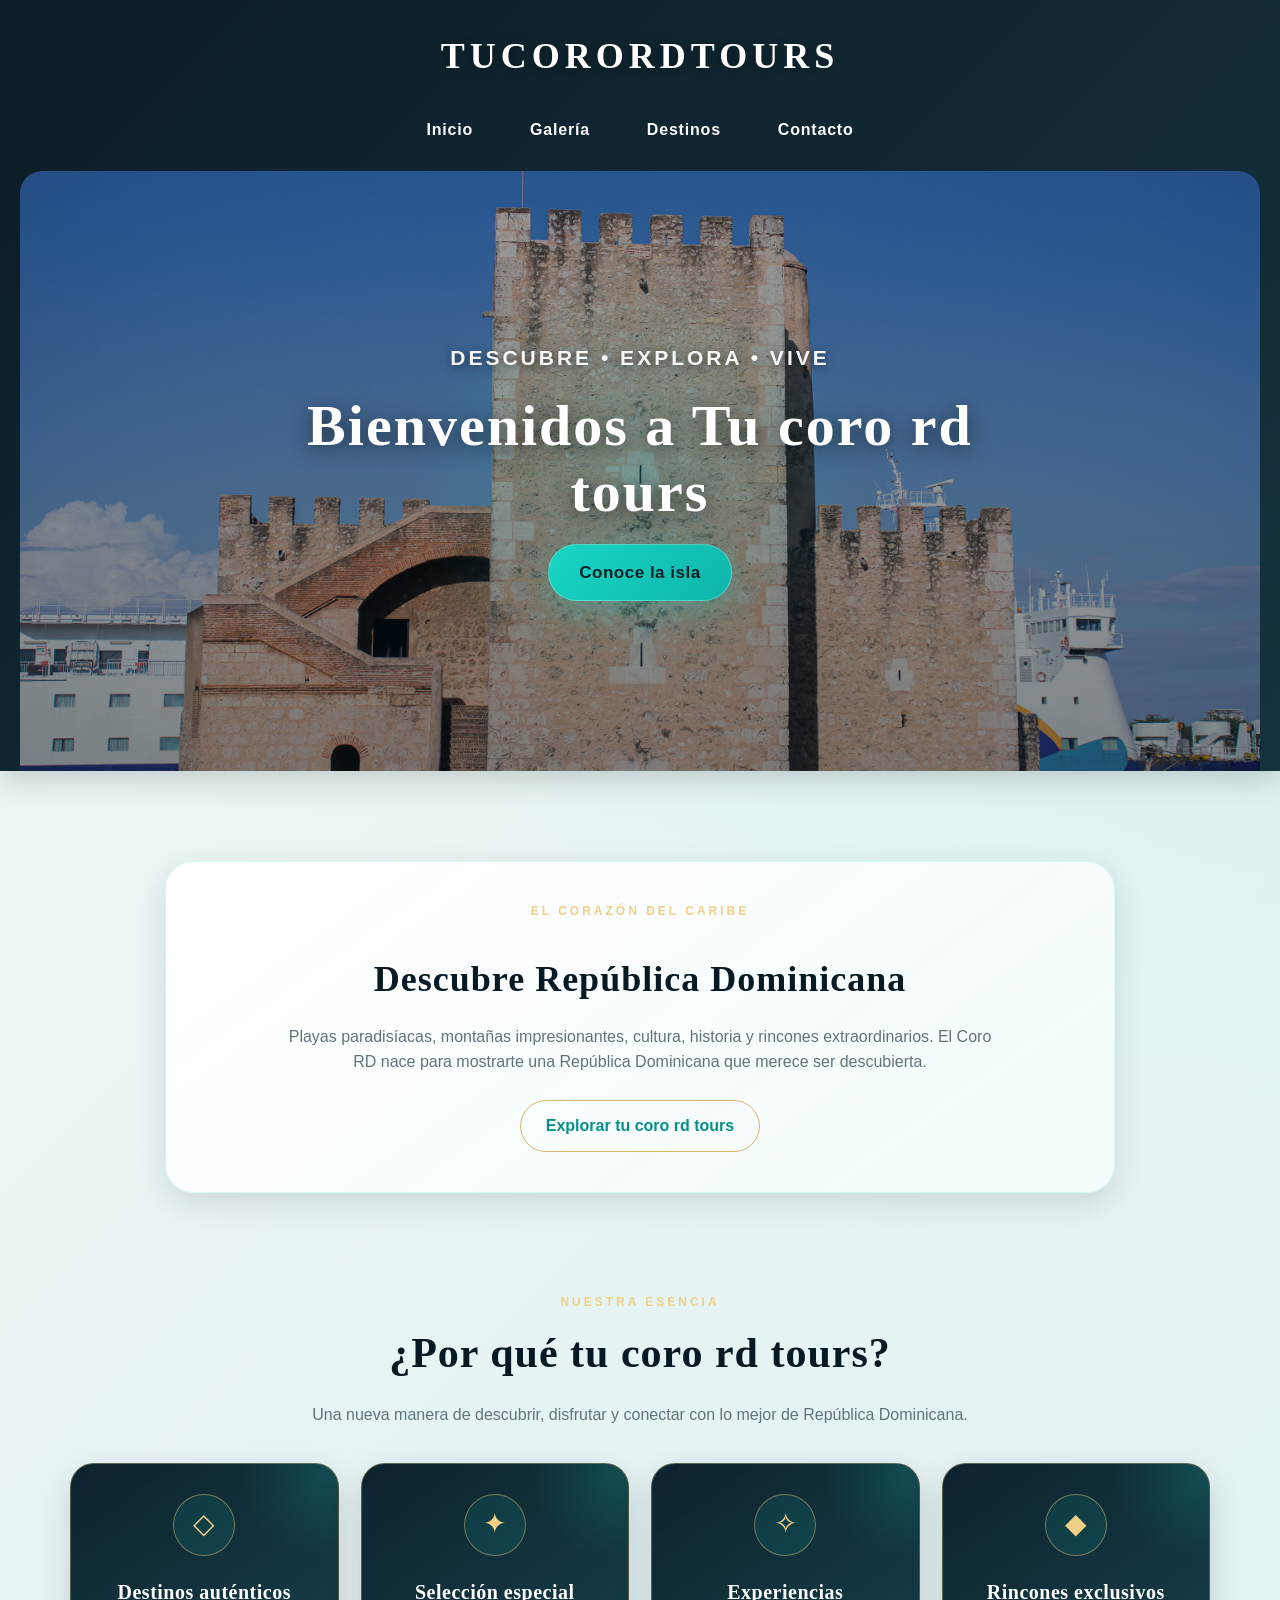
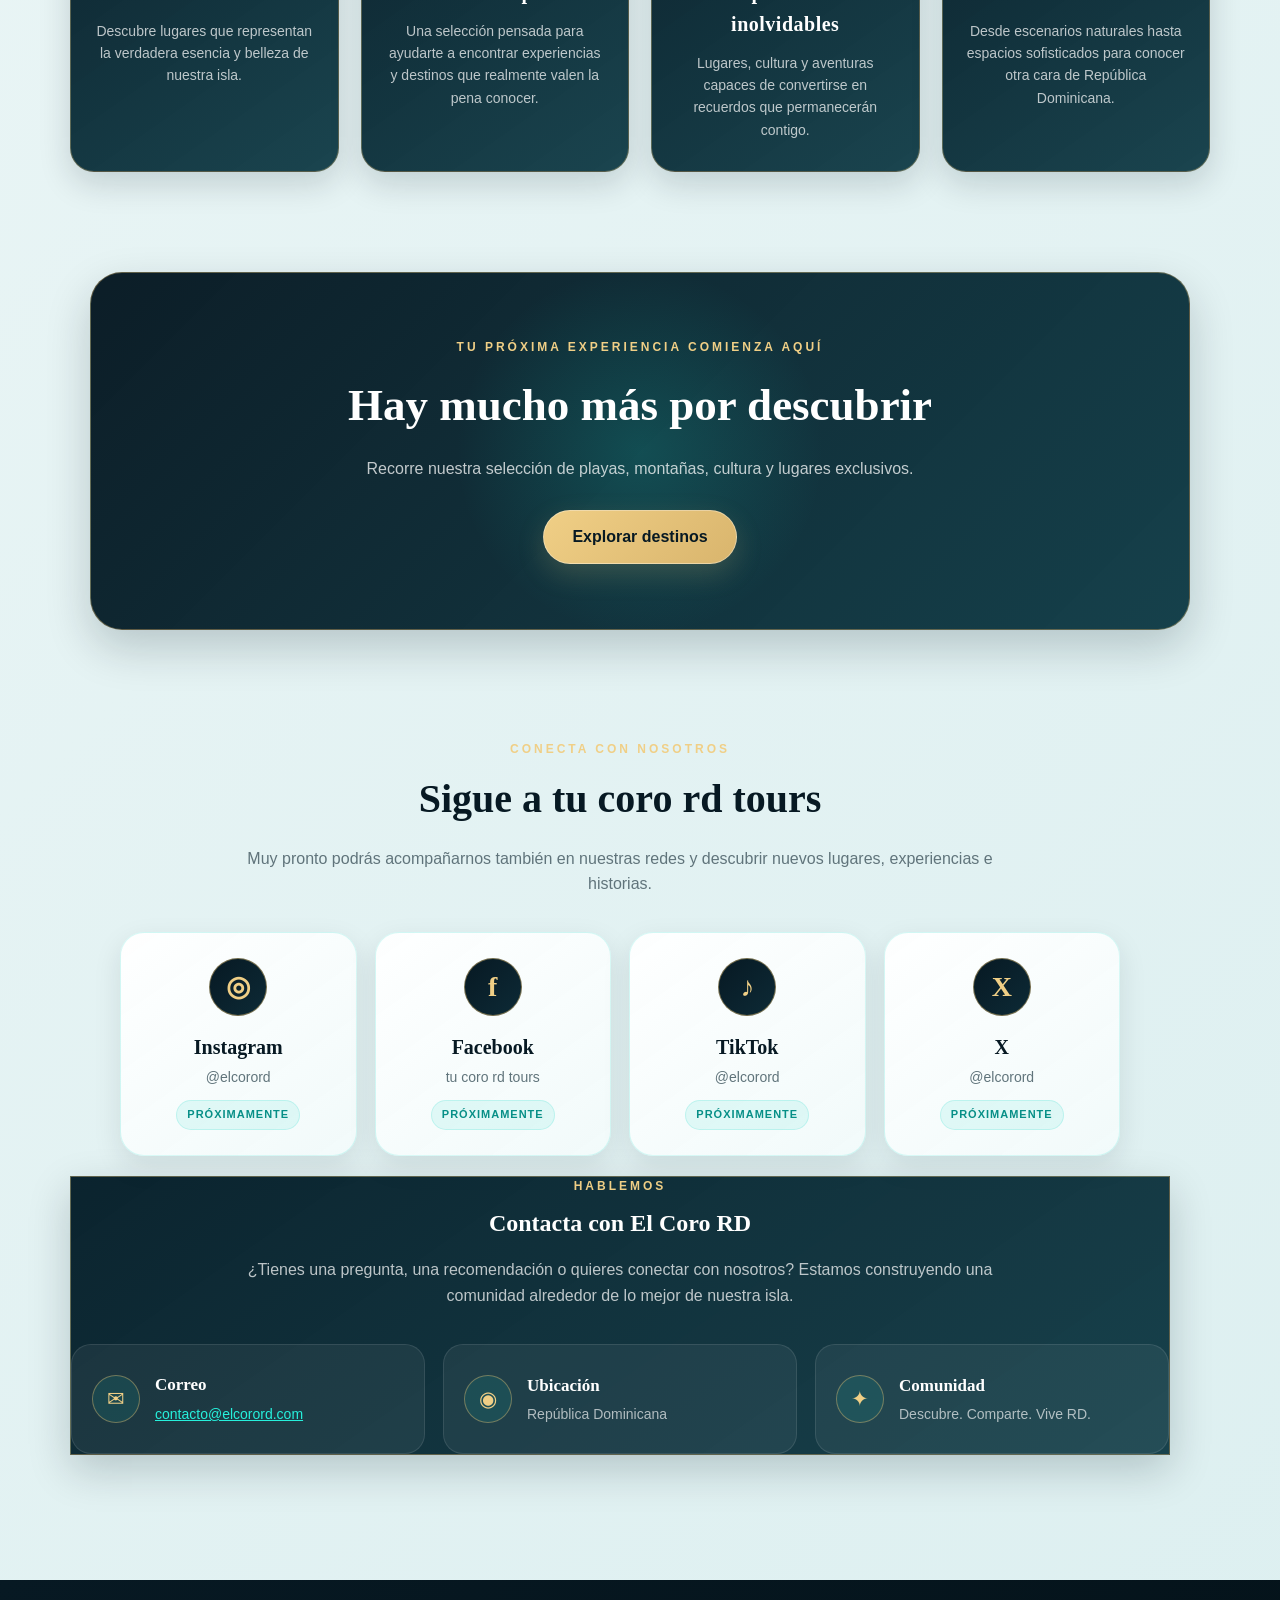
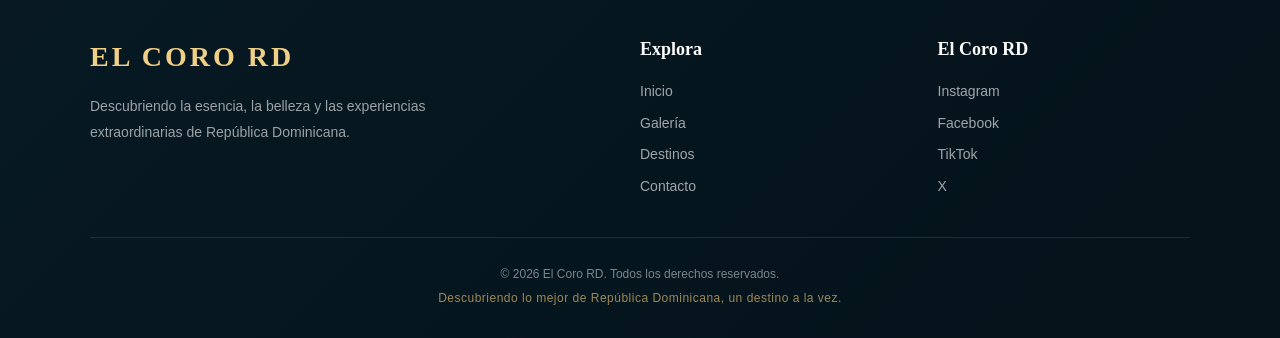
==== index.html @ 6f871851 "primera versión de tu coro rd tours" ====
<!DOCTYPE html>
<html lang="es">

<head>
    <meta charset="UTF-8">

    <meta
        name="viewport"
        content="width=device-width, initial-scale=1.0"
    >

    <meta
        name="description"
        content="El Coro RD: descubre playas, montañas, cultura, experiencias y destinos extraordinarios de República Dominicana."
    >

    <title>El Coro RD | Descubre República Dominicana</title>

    <link
        rel="stylesheet"
        href="style.css"
    >
</head>


<body>

    <!-- ==========================================
         ENCABEZADO
         ========================================== -->

    <header>

        <h1 id="titulo_principal">
            tucorordtours
        </h1>


        <!-- ======================================
             NAVEGACIÓN PRINCIPAL
             ====================================== -->

        <nav aria-label="Navegación principal">

            <ul>

                <li>
                    <a href="index.html">
                        Inicio
                    </a>
                </li>

                <li>
                    <a href="Elcorord.html#galeria">
                        Galería
                    </a>
                </li>

                <li>
                    <a href="Elcorord.html#destinos">
                        Destinos
                    </a>
                </li>

                <li>
                    <a href="#contacto">
                        Contacto
                    </a>
                </li>

            </ul>

        </nav>


        <!-- ======================================
             HERO / PORTADA PRINCIPAL
             ====================================== -->

        <section class="hero">

            <div class="hero_content">

                <p class="hero-etiqueta">
                    DESCUBRE • EXPLORA • VIVE
                </p>

                <h2>
                    Bienvenidos a Tu coro rd tours
                </h2>

                <a href="Elcorord.html">
                    Conoce la isla
                </a>

            </div>

        </section>

    </header>



    <!-- ==========================================
         CONTENIDO PRINCIPAL
         ========================================== -->

    <main>


        <!-- ======================================
             PRESENTACIÓN
             ====================================== -->

        <section id="presentacion">

            <p class="seccion-etiqueta">
                EL CORAZÓN DEL CARIBE
            </p>

            <h2>
                Descubre República Dominicana
            </h2>

            <p>
                Playas paradisíacas, montañas impresionantes,
                cultura, historia y rincones extraordinarios.
                El Coro RD nace para mostrarte una República
                Dominicana que merece ser descubierta.
            </p>

            <a
                class="boton-secundario"
                href="Elcorord.html"
            >
                Explorar tu coro rd tours
            </a>

        </section>



        <!-- ======================================
             POR QUÉ tu coro rd tours
             ====================================== -->

        <section id="por-que">

            <div class="encabezado-seccion">

                <p class="seccion-etiqueta">
                    NUESTRA ESENCIA
                </p>

                <h2>
                    ¿Por qué tu coro rd tours?
                </h2>

                <p>
                    Una nueva manera de descubrir,
                    disfrutar y conectar con lo mejor
                    de República Dominicana.
                </p>

            </div>


            <div class="beneficios">


                <article class="beneficio-card">

                    <div
                        class="beneficio-icono"
                        aria-hidden="true"
                    >
                        ◇
                    </div>

                    <h3>
                        Destinos auténticos
                    </h3>

                    <p>
                        Descubre lugares que representan
                        la verdadera esencia y belleza
                        de nuestra isla.
                    </p>

                </article>



                <article class="beneficio-card">

                    <div
                        class="beneficio-icono"
                        aria-hidden="true"
                    >
                        ✦
                    </div>

                    <h3>
                        Selección especial
                    </h3>

                    <p>
                        Una selección pensada para ayudarte
                        a encontrar experiencias y destinos
                        que realmente valen la pena conocer.
                    </p>

                </article>



                <article class="beneficio-card">

                    <div
                        class="beneficio-icono"
                        aria-hidden="true"
                    >
                        ✧
                    </div>

                    <h3>
                        Experiencias inolvidables
                    </h3>

                    <p>
                        Lugares, cultura y aventuras
                        capaces de convertirse en recuerdos
                        que permanecerán contigo.
                    </p>

                </article>



                <article class="beneficio-card">

                    <div
                        class="beneficio-icono"
                        aria-hidden="true"
                    >
                        ◆
                    </div>

                    <h3>
                        Rincones exclusivos
                    </h3>

                    <p>
                        Desde escenarios naturales hasta
                        espacios sofisticados para conocer
                        otra cara de República Dominicana.
                    </p>

                </article>


            </div>

        </section>



        <!-- ======================================
             LLAMADO A EXPLORAR
             ====================================== -->

        <section id="experiencia">

            <div class="experiencia-contenido">

                <p class="seccion-etiqueta">
                    TU PRÓXIMA EXPERIENCIA COMIENZA AQUÍ
                </p>

                <h2>
                    Hay mucho más por descubrir
                </h2>

                <p>
                    Recorre nuestra selección de playas,
                    montañas, cultura y lugares exclusivos.
                </p>

                <a href="Elcorord.html#destinos">
                    Explorar destinos
                </a>

            </div>

        </section>



        <!-- ======================================
             REDES SOCIALES
             ====================================== -->

        <section id="redes">

            <div class="encabezado-seccion">

                <p class="seccion-etiqueta">
                    CONECTA CON NOSOTROS
                </p>

                <h2>
                    Sigue a tu coro rd tours
                </h2>

                <p>
                    Muy pronto podrás acompañarnos también
                    en nuestras redes y descubrir nuevos
                    lugares, experiencias e historias.
                </p>

            </div>


            <div class="redes-grid">


                <div class="red-social instagram">

                    <span
                        class="red-icono"
                        aria-hidden="true"
                    >
                        ◎
                    </span>

                    <span class="red-nombre">
                        Instagram
                    </span>

                    <span class="red-usuario">
                        @elcorord
                    </span>

                    <span class="red-proximamente">
                        Próximamente
                    </span>

                </div>



                <div class="red-social facebook">

                    <span
                        class="red-icono"
                        aria-hidden="true"
                    >
                        f
                    </span>

                    <span class="red-nombre">
                        Facebook
                    </span>

                    <span class="red-usuario">
                        tu coro rd tours
                    </span>

                    <span class="red-proximamente">
                        Próximamente
                    </span>

                </div>



                <div class="red-social tiktok">

                    <span
                        class="red-icono"
                        aria-hidden="true"
                    >
                        ♪
                    </span>

                    <span class="red-nombre">
                        TikTok
                    </span>

                    <span class="red-usuario">
                        @elcorord
                    </span>

                    <span class="red-proximamente">
                        Próximamente
                    </span>

                </div>



                <div class="red-social x-social">

                    <span
                        class="red-icono"
                        aria-hidden="true"
                    >
                        X
                    </span>

                    <span class="red-nombre">
                        X
                    </span>

                    <span class="red-usuario">
                        @elcorord
                    </span>

                    <span class="red-proximamente">
                        Próximamente
                    </span>

                </div>


            </div>

        </section>



        <!-- ======================================
             CONTACTO
             ====================================== -->

        <section id="contacto">

            <div class="encabezado-seccion">

                <p class="seccion-etiqueta">
                    HABLEMOS
                </p>

                <h2>
                    Contacta con El Coro RD
                </h2>

                <p>
                    ¿Tienes una pregunta, una recomendación
                    o quieres conectar con nosotros?
                    Estamos construyendo una comunidad
                    alrededor de lo mejor de nuestra isla.
                </p>

            </div>


            <div class="contacto-grid">

                <div class="contacto-item">

                    <span
                        class="contacto-icono"
                        aria-hidden="true"
                    >
                        ✉
                    </span>

                    <div>

                        <h3>
                            Correo
                        </h3>

                        <a href="mailto:contacto@elcorord.com">
                            contacto@elcorord.com
                        </a>

                    </div>

                </div>



                <div class="contacto-item">

                    <span
                        class="contacto-icono"
                        aria-hidden="true"
                    >
                        ◉
                    </span>

                    <div>

                        <h3>
                            Ubicación
                        </h3>

                        <p>
                            República Dominicana
                        </p>

                    </div>

                </div>



                <div class="contacto-item">

                    <span
                        class="contacto-icono"
                        aria-hidden="true"
                    >
                        ✦
                    </span>

                    <div>

                        <h3>
                            Comunidad
                        </h3>

                        <p>
                            Descubre. Comparte. Vive RD.
                        </p>

                    </div>

                </div>


            </div>

        </section>


    </main>



    <!-- ==========================================
         FOOTER
         ========================================== -->

    <footer>

        <div class="footer-contenido">


            <div class="footer-marca">

                <h2>
                    EL CORO RD
                </h2>

                <p>
                    Descubriendo la esencia,
                    la belleza y las experiencias
                    extraordinarias de República Dominicana.
                </p>

            </div>



            <div class="footer-columna">

                <h3>
                    Explora
                </h3>

                <a href="index.html">
                    Inicio
                </a>

                <a href="Elcorord.html#galeria">
                    Galería
                </a>

                <a href="Elcorord.html#destinos">
                    Destinos
                </a>

                <a href="#contacto">
                    Contacto
                </a>

            </div>



            <div class="footer-columna">

                <h3>
                    El Coro RD
                </h3>

                <span>
                    Instagram
                </span>

                <span>
                    Facebook
                </span>

                <span>
                    TikTok
                </span>

                <span>
                    X
                </span>

            </div>


        </div>


        <div class="footer-final">

            <p>
                &copy; 2026 El Coro RD.
                Todos los derechos reservados.
            </p>

            <p class="footer-frase">
                Descubriendo lo mejor de República Dominicana,
                un destino a la vez.
            </p>

        </div>

    </footer>



    <!-- ==========================================
         JAVASCRIPT EXTERNO
         ========================================== -->

    <script src="elcorord.js"></script>

</body>

</html>
---- style.css ----
/* ==============================
   EL CORO RD
   DISEÑO CARIBE PREMIUM
   ============================== */

:root {
    --color-fondo: #eef7f7;
    --color-fondo-secundario: #dceff0;
    --color-principal: #071923;
    --color-principal-2: #0d2a36;

    --color-turquesa: #18d6c5;
    --color-turquesa-hover: #26f0dc;

    --color-dorado: #d9b56d;
    --color-dorado-hover: #f0cf86;

    --color-texto: #18323b;
    --color-texto-suave: #60747b;

    --color-blanco: #ffffff;
    --color-card: rgba(255, 255, 255, 0.94);

    --sombra-suave: 0 10px 30px rgba(7, 25, 35, 0.12);
    --sombra-fuerte: 0 18px 45px rgba(7, 25, 35, 0.20);

    --radio: 20px;
}


/* ==============================
   RESETEO GENERAL
   ============================== */

* {
    box-sizing: border-box;
}

html {
    scroll-behavior: smooth;
    overflow-x: hidden;
}

body {
    background:
        radial-gradient(
            circle at top right,
            rgba(24, 214, 197, 0.12),
            transparent 30%
        ),
        linear-gradient(
            135deg,
            var(--color-fondo),
            var(--color-fondo-secundario)
        );

    color: var(--color-texto);

    font-family:
        "Trebuchet MS",
        Arial,
        sans-serif;

    line-height: 1.6;

    margin: 0;
    padding: 0;

    overflow-x: hidden;
}

img {
    max-width: 100%;
}


/* ==============================
   ENCABEZADO
   ============================== */

header {
    background:
        linear-gradient(
            135deg,
            rgba(7, 25, 35, 0.98),
            rgba(13, 42, 54, 0.96)
        );

    color: var(--color-blanco);

    padding: 28px 20px 0;

    text-align: center;

    box-shadow:
        0 8px 30px rgba(0, 0, 0, 0.18);
}


/* ==============================
   TÍTULO PRINCIPAL
   ============================== */

#titulo_principal {
    font-family:
        "Bodoni 72",
        "Didot",
        "Bodoni MT",
        Georgia,
        serif;

    font-size: 36px;
    font-weight: 700;

    letter-spacing: 5px;

    margin: 0 0 22px;

    text-transform: uppercase;

    text-shadow:
        0 2px 10px rgba(0, 0, 0, 0.35);
}


/* ==============================
   NAVEGACIÓN
   ============================== */

nav {
    margin-bottom: 20px;
}

nav ul {
    align-items: center;

    display: flex;

    flex-wrap: wrap;

    gap: 12px 25px;

    justify-content: center;

    list-style: none;

    margin: 0;
    padding: 0;
}

nav a {
    border-radius: 30px;

    color: var(--color-blanco);

    display: inline-block;

    font-size: 16px;
    font-weight: bold;

    letter-spacing: 0.8px;

    padding: 9px 16px;

    text-decoration: none;

    transition:
        color 0.3s ease,
        background-color 0.3s ease,
        transform 0.3s ease;
}

nav a:hover {
    background:
        rgba(24, 214, 197, 0.12);

    color:
        var(--color-turquesa-hover);

    transform:
        translateY(-2px);
}


/* ==============================
   TEXTO DEL HEADER
   ============================== */

header > p {
    color:
        rgba(255, 255, 255, 0.82);

    font-size:
        17px;

    margin:
        0;

    padding-bottom:
        22px;
}


/* ==============================
   HERO
   ============================== */

.hero {
    align-items:
        center;

    background-image:
        linear-gradient(
            rgba(3, 18, 27, 0.34),
            rgba(3, 18, 27, 0.48)
        ),
        url('imagenes/fotord.jpg');

    background-position:
        center center;

    background-size:
        cover;

    border-radius:
        22px 22px 0 0;

    color:
        var(--color-blanco);

    display:
        flex;

    justify-content:
        center;

    min-height:
        600px;

    overflow:
        hidden;

    padding:
        100px 20px;

    position:
        relative;

    text-align:
        center;
}


/* ==============================
   BRILLO DECORATIVO
   ============================== */

.hero::before {
    background:
        radial-gradient(
            circle,
            rgba(24, 214, 197, 0.18),
            transparent 65%
        );

    content:
        "";

    height:
        500px;

    left:
        50%;

    pointer-events:
        none;

    position:
        absolute;

    top:
        50%;

    transform:
        translate(-50%, -50%);

    width:
        500px;
}


/* ==============================
   CONTENIDO DEL HERO
   ============================== */

.hero_content {
    margin:
        0 auto;

    max-width:
        760px;

    position:
        relative;

    text-align:
        center;

    width:
        100%;

    z-index:
        1;
}

.hero_content h2 {
    font-family:
        "Bodoni 72",
        "Didot",
        "Bodoni MT",
        Georgia,
        serif;

    font-size:
        clamp(32px, 6vw, 58px);

    font-weight:
        700;

    letter-spacing:
        2px;

    line-height:
        1.15;

    margin:
        0 0 18px;

    text-shadow:
        0 4px 20px rgba(0, 0, 0, 0.55);
}

.hero_content p {
    color:
        rgba(255, 255, 255, 0.94);

    font-size:
        clamp(17px, 2vw, 21px);

    margin:
        0 0 34px;

    text-shadow:
        0 2px 10px rgba(0, 0, 0, 0.55);
}


/* ==============================
   ETIQUETAS PREMIUM
   ============================== */

.hero-etiqueta,
.seccion-etiqueta {
    color:
        var(--color-dorado-hover);

    font-size:
        12px;

    font-weight:
        bold;

    letter-spacing:
        3px;

    margin-bottom:
        12px;

    text-transform:
        uppercase;
}

.hero_content .hero-etiqueta {
    margin-bottom:
        18px;
}


/* ==============================
   BOTÓN PRINCIPAL DEL HERO
   ============================== */

.hero_content a {
    background:
        linear-gradient(
            135deg,
            var(--color-turquesa),
            #0eb5aa
        );

    border:
        1px solid rgba(255, 255, 255, 0.28);

    border-radius:
        50px;

    box-shadow:
        0 10px 30px rgba(24, 214, 197, 0.28);

    color:
        #062027;

    display:
        inline-block;

    font-size:
        17px;

    font-weight:
        bold;

    letter-spacing:
        0.5px;

    padding:
        14px 30px;

    text-decoration:
        none;

    transition:
        background 0.3s ease,
        transform 0.3s ease,
        box-shadow 0.3s ease;
}

.hero_content a:hover {
    background:
        linear-gradient(
            135deg,
            var(--color-turquesa-hover),
            var(--color-turquesa)
        );

    box-shadow:
        0 14px 35px rgba(24, 214, 197, 0.42);

    transform:
        translateY(-4px);
}


/* ==============================
   CONTENIDO PRINCIPAL
   ============================== */

main {
    margin:
        0 auto;

    max-width:
        1200px;

    padding:
        55px 30px;

    width:
        100%;
}

main h2 {
    margin-bottom:
        15px;
}

main p {
    margin-top:
        0;
}


/* ==============================
   ENCABEZADOS DE SECCIÓN
   ============================== */

.encabezado-seccion {
    margin:
        0 auto 35px;

    max-width:
        760px;

    text-align:
        center;
}

.encabezado-seccion h2 {
    margin-top:
        0;
}

.encabezado-seccion .seccion-etiqueta {
    margin-bottom:
        8px;
}


/* ==============================
   PRESENTACIÓN
   ============================== */

#presentacion {
    background:
        linear-gradient(
            145deg,
            rgba(255, 255, 255, 0.97),
            rgba(244, 252, 252, 0.94)
        );

    border:
        1px solid rgba(24, 214, 197, 0.15);

    border-radius:
        28px;

    box-shadow:
        var(--sombra-suave);

    margin:
        35px auto;

    max-width:
        950px;

    padding:
        40px;

    text-align:
        center;

    transition:
        transform 0.3s ease,
        box-shadow 0.3s ease;
}

#presentacion:hover {
    box-shadow:
        var(--sombra-fuerte);

    transform:
        translateY(-3px);
}

#presentacion h2 {
    color:
        var(--color-principal);

    font-family:
        "Bodoni 72",
        "Didot",
        "Bodoni MT",
        Georgia,
        serif;

    font-size:
        36px;

    letter-spacing:
        1px;
}

#presentacion > p:not(.seccion-etiqueta) {
    color:
        var(--color-texto-suave);

    margin:
        0 auto 10px;

    max-width:
        720px;
}


/* ==============================
   BOTÓN SECUNDARIO
   ============================== */

.boton-secundario {
    border:
        1px solid var(--color-dorado);

    border-radius:
        50px;

    color:
        #078f87 !important;

    display:
        inline-block;

    font-weight:
        bold;

    margin-top:
        15px;

    padding:
        12px 25px;

    text-decoration:
        none !important;

    transition:
        background-color 0.3s ease,
        color 0.3s ease,
        transform 0.3s ease,
        box-shadow 0.3s ease;
}

.boton-secundario:hover {
    background:
        var(--color-principal);

    box-shadow:
        0 8px 22px rgba(7, 25, 35, 0.20);

    color:
        var(--color-blanco) !important;

    transform:
        translateY(-3px);
}


/* ==================================================
   ¿POR QUÉ EL CORO RD?
   ================================================== */

#por-que {
    margin:
        90px auto;

    padding:
        10px 0;
}

#por-que .encabezado-seccion h2 {
    color:
        var(--color-principal);

    font-family:
        "Bodoni 72",
        "Didot",
        "Bodoni MT",
        Georgia,
        serif;

    font-size:
        clamp(30px, 5vw, 42px);

    letter-spacing:
        1px;
}

#por-que .encabezado-seccion > p:not(.seccion-etiqueta) {
    color:
        var(--color-texto-suave);
}


/* ==============================
   TARJETAS DE BENEFICIOS
   ============================== */

.beneficios {
    display:
        grid;

    gap:
        22px;

    grid-template-columns:
        repeat(4, 1fr);

    margin:
        0 auto;

    max-width:
        1150px;
}

.beneficio-card {
    background:
        linear-gradient(
            145deg,
            rgba(7, 31, 42, 0.98),
            rgba(13, 57, 68, 0.94)
        );

    border:
        1px solid rgba(217, 181, 109, 0.35);

    border-radius:
        24px;

    box-shadow:
        0 12px 32px rgba(7, 25, 35, 0.16);

    margin:
        0;

    min-height:
        255px;

    overflow:
        hidden;

    padding:
        30px 22px;

    position:
        relative;

    text-align:
        center;

    transition:
        transform 0.35s ease,
        box-shadow 0.35s ease,
        border-color 0.35s ease;
}

.beneficio-card::before {
    background:
        radial-gradient(
            circle,
            rgba(24, 214, 197, 0.16),
            transparent 68%
        );

    content:
        "";

    height:
        180px;

    pointer-events:
        none;

    position:
        absolute;

    right:
        -80px;

    top:
        -80px;

    width:
        180px;
}

.beneficio-card:hover {
    border-color:
        rgba(240, 207, 134, 0.75);

    box-shadow:
        0 20px 45px rgba(7, 25, 35, 0.28);

    transform:
        translateY(-8px);
}

.beneficio-icono {
    align-items:
        center;

    background:
        rgba(24, 214, 197, 0.10);

    border:
        1px solid rgba(217, 181, 109, 0.50);

    border-radius:
        50%;

    color:
        var(--color-dorado-hover);

    display:
        flex;

    font-size:
        28px;

    height:
        62px;

    justify-content:
        center;

    margin:
        0 auto 20px;

    width:
        62px;
}

.beneficio-card h3 {
    color:
        var(--color-blanco);

    font-family:
        "Bodoni 72",
        "Didot",
        "Bodoni MT",
        Georgia,
        serif;

    font-size:
        20px;

    letter-spacing:
        0.5px;

    margin:
        0 0 12px;

    position:
        relative;
}

.beneficio-card p {
    color:
        rgba(255, 255, 255, 0.72);

    font-size:
        14px;

    margin:
        0;

    position:
        relative;
}


/* ==================================================
   SECCIÓN EXPERIENCIA
   ================================================== */

#experiencia {
    background:
        linear-gradient(
            135deg,
            rgba(7, 25, 35, 0.98),
            rgba(13, 57, 68, 0.96)
        );

    border:
        1px solid rgba(217, 181, 109, 0.40);

    border-radius:
        32px;

    box-shadow:
        0 18px 45px rgba(7, 25, 35, 0.20);

    margin:
        90px auto;

    max-width:
        1100px;

    overflow:
        hidden;

    padding:
        65px 30px;

    position:
        relative;

    text-align:
        center;
}

#experiencia::before {
    background:
        radial-gradient(
            circle,
            rgba(24, 214, 197, 0.18),
            transparent 65%
        );

    content:
        "";

    height:
        400px;

    left:
        50%;

    pointer-events:
        none;

    position:
        absolute;

    top:
        50%;

    transform:
        translate(-50%, -50%);

    width:
        400px;
}

.experiencia-contenido {
    position:
        relative;

    z-index:
        1;
}

.experiencia-contenido h2 {
    color:
        var(--color-blanco);

    font-family:
        "Bodoni 72",
        "Didot",
        "Bodoni MT",
        Georgia,
        serif;

    font-size:
        clamp(30px, 5vw, 45px);

    margin:
        0 0 15px;
}

.experiencia-contenido p:not(.seccion-etiqueta) {
    color:
        rgba(255, 255, 255, 0.75);

    margin:
        0 auto 28px;

    max-width:
        650px;
}

.experiencia-contenido a {
    background:
        linear-gradient(
            135deg,
            var(--color-dorado-hover),
            var(--color-dorado)
        );

    border:
        1px solid rgba(255, 255, 255, 0.35);

    border-radius:
        50px;

    box-shadow:
        0 10px 28px rgba(217, 181, 109, 0.20);

    color:
        var(--color-principal);

    display:
        inline-block;

    font-weight:
        bold;

    padding:
        13px 28px;

    text-decoration:
        none;

    transition:
        transform 0.3s ease,
        box-shadow 0.3s ease;
}

.experiencia-contenido a:hover {
    box-shadow:
        0 14px 35px rgba(217, 181, 109, 0.35);

    transform:
        translateY(-4px);
}


/* ==================================================
   REDES SOCIALES
   ================================================== */

#redes {
    background:
        transparent;

    border:
        none;

    box-shadow:
        none;

    max-width:
        1100px;

    padding:
        20px 0;
}

#redes:hover {
    box-shadow:
        none;

    transform:
        none;
}

#redes .encabezado-seccion h2 {
    color:
        var(--color-principal);

    font-family:
        "Bodoni 72",
        "Didot",
        "Bodoni MT",
        Georgia,
        serif;

    font-size:
        clamp(30px, 5vw, 40px);
}

#redes .encabezado-seccion > p:not(.seccion-etiqueta) {
    color:
        var(--color-texto-suave);
}


/* ==============================
   GRID DE REDES
   ============================== */

.redes-grid {
    display:
        grid;

    gap:
        18px;

    grid-template-columns:
        repeat(4, 1fr);

    margin:
        0 auto;

    max-width:
        1000px;
}


/* ==============================
   TARJETAS DE REDES
   ============================== */

.red-social {
    align-items:
        center;

    background:
        linear-gradient(
            145deg,
            rgba(255, 255, 255, 0.97),
            rgba(242, 250, 250, 0.94)
        );

    border:
        1px solid rgba(24, 214, 197, 0.16);

    border-radius:
        24px;

    box-shadow:
        0 10px 28px rgba(7, 25, 35, 0.10);

    display:
        flex;

    flex-direction:
        column;

    min-height:
        210px;

    justify-content:
        center;

    padding:
        25px 15px;

    position:
        relative;

    transition:
        transform 0.35s ease,
        box-shadow 0.35s ease,
        border-color 0.35s ease;
}

.red-social:hover {
    border-color:
        rgba(217, 181, 109, 0.65);

    box-shadow:
        0 18px 40px rgba(7, 25, 35, 0.18);

    transform:
        translateY(-7px);
}

.red-icono {
    align-items:
        center;

    background:
        linear-gradient(
            135deg,
            var(--color-principal),
            var(--color-principal-2)
        );

    border:
        1px solid rgba(217, 181, 109, 0.50);

    border-radius:
        50%;

    color:
        var(--color-dorado-hover);

    display:
        flex;

    font-family:
        Georgia,
        serif;

    font-size:
        28px;

    font-weight:
        bold;

    height:
        58px;

    justify-content:
        center;

    margin-bottom:
        15px;

    width:
        58px;
}

.red-nombre {
    color:
        var(--color-principal);

    font-family:
        "Bodoni 72",
        "Didot",
        "Bodoni MT",
        Georgia,
        serif;

    font-size:
        20px;

    font-weight:
        bold;
}

.red-usuario {
    color:
        var(--color-texto-suave);

    font-size:
        14px;

    margin-top:
        3px;
}

.red-proximamente {
    background:
        rgba(24, 214, 197, 0.10);

    border:
        1px solid rgba(24, 214, 197, 0.18);

    border-radius:
        30px;

    color:
        #078f87;

    font-size:
        11px;

    font-weight:
        bold;

    letter-spacing:
        1px;

    margin-top:
        12px;

    padding:
        5px 10px;

    text-transform:
        uppercase;
}


/* ==================================================
   CONTACTO
   ================================================== */

#contacto {
    background:
        linear-gradient(
            145deg,
            rgba(7, 31, 42, 0.98),
            rgba(13, 57, 68, 0.95)
        );

    border:
        1px solid rgba(217, 181, 109, 0.40);

    box-shadow:
        0 15px 40px rgba(7, 25, 35, 0.20);

    color:
        var(--color-blanco);

    max-width:
        1100px;
}

#contacto .seccion-etiqueta {
    color:
        var(--color-dorado-hover);
}

#contacto h2 {
    color:
        var(--color-blanco);

    font-family:
        "Bodoni 72",
        "Didot",
        "Bodoni MT",
        Georgia,
        serif;
}

#contacto .encabezado-seccion > p:not(.seccion-etiqueta) {
    color:
        rgba(255, 255, 255, 0.72);
}


/* ==============================
   GRID DE CONTACTO
   ============================== */

.contacto-grid {
    display:
        grid;

    gap:
        18px;

    grid-template-columns:
        repeat(3, 1fr);

    margin-top:
        35px;
}

.contacto-item {
    align-items:
        center;

    background:
        rgba(255, 255, 255, 0.06);

    border:
        1px solid rgba(255, 255, 255, 0.10);

    border-radius:
        20px;

    display:
        flex;

    gap:
        15px;

    min-height:
        110px;

    padding:
        20px;

    text-align:
        left;

    transition:
        background-color 0.3s ease,
        transform 0.3s ease,
        border-color 0.3s ease;
}

.contacto-item:hover {
    background:
        rgba(24, 214, 197, 0.08);

    border-color:
        rgba(217, 181, 109, 0.45);

    transform:
        translateY(-4px);
}

.contacto-icono {
    align-items:
        center;

    background:
        rgba(24, 214, 197, 0.10);

    border:
        1px solid rgba(217, 181, 109, 0.45);

    border-radius:
        50%;

    color:
        var(--color-dorado-hover);

    display:
        flex;

    flex-shrink:
        0;

    font-size:
        21px;

    height:
        48px;

    justify-content:
        center;

    width:
        48px;
}

.contacto-item h3 {
    color:
        var(--color-blanco);

    font-family:
        "Bodoni 72",
        "Didot",
        "Bodoni MT",
        Georgia,
        serif;

    font-size:
        17px;

    margin:
        0 0 3px;
}

.contacto-item p {
    color:
        rgba(255, 255, 255, 0.65) !important;

    font-size:
        14px;

    margin:
        0;
}

.contacto-item a {
    color:
        var(--color-turquesa-hover) !important;

    font-size:
        14px;

    word-break:
        break-word;
}

.contacto-item a:hover {
    color:
        var(--color-dorado-hover) !important;
}


/* ==============================
   GALERÍA GENERAL
   ============================== */

#galeria {
    display:
        flex;

    flex-wrap:
        wrap;

    gap:
        20px;

    justify-content:
        center;
}

#galeria h2 {
    color:
        var(--color-principal);

    flex-basis:
        100%;

    text-align:
        center;
}

.imagenes {
    display:
        flex;

    flex-wrap:
        wrap;

    gap:
        22px;

    justify-content:
        center;

    margin-top:
        20px;

    width:
        100%;
}

.imagenes img {
    border:
        3px solid rgba(255, 255, 255, 0.85);

    border-radius:
        20px;

    box-shadow:
        0 10px 28px rgba(7, 25, 35, 0.18);

    height:
        280px;

    max-width:
        100%;

    object-fit:
        cover;

    transition:
        transform 0.4s ease,
        box-shadow 0.4s ease;

    width:
        280px;
}

.imagenes img:hover {
    box-shadow:
        0 18px 40px rgba(7, 25, 35, 0.28);

    transform:
        scale(1.035)
        translateY(-4px);
}


/* ==============================
   DESTINOS
   ============================== */

#destinos {
    margin-top:
        55px;

    width:
        100%;
}

#destinos > h2 {
    color:
        var(--color-principal);

    font-family:
        "Bodoni 72",
        "Didot",
        "Bodoni MT",
        Georgia,
        serif;

    font-size:
        38px;

    letter-spacing:
        1px;

    text-align:
        center;
}

#destinos > p {
    color:
        var(--color-texto-suave);

    margin-bottom:
        35px;

    text-align:
        center;
}


/* ==================================================
   TARJETAS DE CATEGORÍAS DE DESTINOS
   ================================================== */

article:not(.beneficio-card) {
    background:
        linear-gradient(
            145deg,
            rgba(7, 31, 42, 0.97),
            rgba(13, 57, 68, 0.94)
        );

    border:
        1px solid rgba(217, 181, 109, 0.45);

    border-radius:
        30px;

    box-shadow:
        0 15px 40px rgba(7, 25, 35, 0.20),
        inset 0 1px 0 rgba(255, 255, 255, 0.08);

    margin:
        30px auto;

    max-width:
        900px;

    overflow:
        hidden;

    padding:
        30px;

    position:
        relative;

    transition:
        box-shadow 0.35s ease,
        transform 0.35s ease,
        border-color 0.35s ease;

    width:
        100%;
}

article:not(.beneficio-card)::before {
    background:
        radial-gradient(
            circle,
            rgba(24, 214, 197, 0.14),
            transparent 65%
        );

    content:
        "";

    height:
        220px;

    pointer-events:
        none;

    position:
        absolute;

    right:
        -80px;

    top:
        -100px;

    width:
        220px;
}

article:not(.beneficio-card):hover {
    border-color:
        rgba(240, 207, 134, 0.75);

    box-shadow:
        0 20px 50px rgba(7, 25, 35, 0.30),
        0 0 30px rgba(24, 214, 197, 0.08);

    transform:
        translateY(-4px);
}

article:not(.beneficio-card) h3 {
    color:
        var(--color-blanco);

    font-family:
        "Bodoni 72",
        "Didot",
        "Bodoni MT",
        Georgia,
        serif;

    font-size:
        23px;

    letter-spacing:
        0.4px;

    line-height:
        1.4;

    margin-top:
        0;
}

article:not(.beneficio-card) h4 {
    color:
        var(--color-dorado-hover);

    font-family:
        "Bodoni 72",
        "Didot",
        "Bodoni MT",
        Georgia,
        serif;

    font-size:
        23px;

    letter-spacing:
        0.8px;

    margin-bottom:
        22px;

    text-align:
        center;
}

article:not(.beneficio-card) > p {
    color:
        rgba(255, 255, 255, 0.78);

    font-size:
        16px;

    margin:
        20px 0;

    position:
        relative;

    z-index:
        1;
}


/* ==================================================
   BOTONES DE DESTINOS
   ================================================== */

button {
    background:
        linear-gradient(
            135deg,
            var(--color-turquesa),
            #0da99f
        );

    border:
        1px solid rgba(255, 255, 255, 0.28);

    border-radius:
        50px;

    box-shadow:
        0 8px 24px rgba(24, 214, 197, 0.20);

    color:
        #062027;

    cursor:
        pointer;

    font-family:
        "Trebuchet MS",
        Arial,
        sans-serif;

    font-size:
        17px;

    font-weight:
        bold;

    letter-spacing:
        0.5px;

    padding:
        13px 28px;

    position:
        relative;

    transition:
        background 0.3s ease,
        border-color 0.3s ease,
        transform 0.3s ease,
        box-shadow 0.3s ease;

    z-index:
        2;
}

button:hover {
    background:
        linear-gradient(
            135deg,
            var(--color-dorado-hover),
            var(--color-dorado)
        );

    border-color:
        rgba(255, 255, 255, 0.55);

    box-shadow:
        0 12px 30px rgba(217, 181, 109, 0.28);

    color:
        var(--color-principal);

    transform:
        translateY(-3px);
}

button:active {
    transform:
        translateY(0);
}


/* ==================================================
   ESTADO ACTIVO DE LOS BOTONES DE DESTINOS
   ================================================== */

button[aria-expanded="true"] {
    background:
        linear-gradient(
            135deg,
            var(--color-dorado-hover),
            var(--color-dorado)
        );

    border-color:
        rgba(255, 255, 255, 0.55);

    box-shadow:
        0 12px 30px rgba(217, 181, 109, 0.28);

    color:
        var(--color-principal);
}


/* ==============================
   SECCIONES DESPLEGABLES
   ============================== */

#playas,
#montanas,
#cultura,
#lugares {
    margin-top:
        25px;

    max-width:
        100%;

    scroll-margin-top:
        20px;
}


/* ==================================================
   GALERÍAS DE DESTINOS
   ================================================== */

#galeria-playa,
#galeria-montanas,
#galeria-cultura,
#galeria-lugares {
    align-items:
        stretch;

    display:
        flex;

    flex-wrap:
        wrap;

    gap:
        25px;

    justify-content:
        center;

    margin-top:
        28px;

    width:
        100%;
}


/* ==================================================
   TARJETAS DE DESTINOS
   ================================================== */

.destino-card {
    background:
        linear-gradient(
            145deg,
            rgba(255, 255, 255, 0.98),
            rgba(245, 251, 251, 0.96)
        );

    border:
        1px solid rgba(24, 214, 197, 0.18);

    border-radius:
        20px;

    box-shadow:
        0 8px 25px rgba(7, 25, 35, 0.14);

    flex:
        0 1 280px;

    overflow:
        hidden;

    transition:
        transform 0.35s ease,
        box-shadow 0.35s ease,
        border-color 0.35s ease;

    width:
        280px;
}

.destino-card:hover {
    border-color:
        rgba(217, 181, 109, 0.65);

    box-shadow:
        0 18px 40px rgba(7, 25, 35, 0.23);

    transform:
        translateY(-7px);
}

.destino-card img {
    display:
        block;

    height:
        220px;

    object-fit:
        cover;

    transition:
        transform 0.5s ease;

    width:
        100%;
}

.destino-card:hover img {
    transform:
        scale(1.04);
}

.destino-card h5 {
    align-items:
        center;

    color:
        var(--color-principal);

    display:
        flex;

    font-family:
        "Bodoni 72",
        "Didot",
        "Bodoni MT",
        Georgia,
        serif;

    font-size:
        19px;

    justify-content:
        center;

    letter-spacing:
        0.4px;

    margin:
        0;

    min-height:
        58px;

    padding:
        12px;

    text-align:
        center;
}


/* ==================================================
   COMPATIBILIDAD CON TARJETAS ANTERIORES
   ================================================== */

.playa-card {
    background:
        linear-gradient(
            145deg,
            rgba(255, 255, 255, 0.98),
            rgba(245, 251, 251, 0.96)
        );

    border:
        1px solid rgba(24, 214, 197, 0.18);

    border-radius:
        20px;

    box-shadow:
        0 8px 25px rgba(7, 25, 35, 0.14);

    flex:
        0 1 280px;

    overflow:
        hidden;

    transition:
        transform 0.35s ease,
        box-shadow 0.35s ease,
        border-color 0.35s ease;

    width:
        280px;
}

.playa-card:hover {
    border-color:
        rgba(217, 181, 109, 0.65);

    box-shadow:
        0 18px 40px rgba(7, 25, 35, 0.23);

    transform:
        translateY(-7px);
}

.playa-card img {
    display:
        block;

    height:
        220px;

    object-fit:
        cover;

    transition:
        transform 0.5s ease;

    width:
        100%;
}

.playa-card:hover img {
    transform:
        scale(1.04);
}

.playa-card h5 {
    align-items:
        center;

    color:
        var(--color-principal);

    display:
        flex;

    font-family:
        "Bodoni 72",
        "Didot",
        "Bodoni MT",
        Georgia,
        serif;

    font-size:
        19px;

    justify-content:
        center;

    letter-spacing:
        0.4px;

    margin:
        0;

    min-height:
        58px;

    padding:
        12px;

    text-align:
        center;
}


/* ==============================
   FOOTER PREMIUM
   ============================== */

footer {
    background:
        linear-gradient(
            135deg,
            var(--color-principal),
            #041219
        );

    color:
        var(--color-blanco);

    margin-top:
        70px;

    padding:
        55px 30px 25px;

    text-align:
        center;
}

.footer-contenido {
    display:
        grid;

    gap:
        45px;

    grid-template-columns:
        2fr 1fr 1fr;

    margin:
        0 auto;

    max-width:
        1100px;

    text-align:
        left;
}

.footer-marca h2 {
    color:
        var(--color-dorado-hover);

    font-family:
        "Bodoni 72",
        "Didot",
        "Bodoni MT",
        Georgia,
        serif;

    font-size:
        28px;

    letter-spacing:
        3px;

    margin:
        0 0 15px;
}

.footer-marca p {
    color:
        rgba(255, 255, 255, 0.60);

    font-size:
        14px;

    line-height:
        1.8;

    margin:
        0;

    max-width:
        400px;
}

.footer-columna {
    display:
        flex;

    flex-direction:
        column;

    gap:
        9px;
}

.footer-columna h3 {
    color:
        var(--color-blanco);

    font-family:
        "Bodoni 72",
        "Didot",
        "Bodoni MT",
        Georgia,
        serif;

    font-size:
        18px;

    margin:
        0 0 8px;
}

.footer-columna a,
.footer-columna span {
    color:
        rgba(255, 255, 255, 0.62);

    font-size:
        14px;

    text-decoration:
        none;

    transition:
        color 0.3s ease,
        transform 0.3s ease;
}

.footer-columna a:hover {
    color:
        var(--color-turquesa-hover);

    transform:
        translateX(3px);
}

.footer-final {
    border-top:
        1px solid rgba(255, 255, 255, 0.10);

    margin:
        40px auto 0;

    max-width:
        1100px;

    padding-top:
        22px;
}

.footer-final p {
    color:
        rgba(255, 255, 255, 0.48);

    font-size:
        12px;

    margin:
        5px 0;
}

.footer-final .footer-frase {
    color:
        rgba(217, 181, 109, 0.72);

    letter-spacing:
        0.5px;
}


/* ==============================
   FOCO PARA ACCESIBILIDAD
   ============================== */

a:focus-visible,
button:focus-visible {
    outline:
        3px solid var(--color-dorado);

    outline-offset:
        4px;
}


/* ==================================================
   TABLETAS
   ================================================== */

@media (max-width: 900px) {

    .beneficios {
        grid-template-columns:
            repeat(2, 1fr);
    }

    .redes-grid {
        grid-template-columns:
            repeat(2, 1fr);
    }

    .contacto-grid {
        grid-template-columns:
            1fr;
    }

    .footer-contenido {
        grid-template-columns:
            1.5fr 1fr 1fr;
    }
}


/* ==================================================
   TABLETAS PEQUEÑAS
   ================================================== */

@media (max-width: 768px) {

    #titulo_principal {
        font-size:
            30px;

        letter-spacing:
            3px;
    }

    nav ul {
        gap:
            8px;
    }

    nav a {
        font-size:
            15px;

        padding:
            8px 12px;
    }

    .hero {
        min-height:
            520px;

        padding:
            80px 20px;
    }

    .hero_content h2 {
        font-size:
            38px;
    }

    .hero_content p {
        font-size:
            18px;
    }

    main {
        padding:
            40px 20px;
    }

    #presentacion {
        padding:
            32px 25px;
    }

    #destinos > h2 {
        font-size:
            32px;
    }

    .imagenes img {
        height:
            240px;

        width:
            240px;
    }

    .destino-card,
    .playa-card {
        width:
            260px;

        max-width:
            100%;
    }

    article:not(.beneficio-card) {
        padding:
            26px;
    }

    #experiencia {
        padding:
            55px 25px;
    }

    .footer-contenido {
        grid-template-columns:
            1fr 1fr;
    }

    .footer-marca {
        grid-column:
            1 / -1;
    }
}


/* ==================================================
   CELULARES
   ================================================== */

@media (max-width: 480px) {

    header {
        padding:
            18px 12px 0;
    }

    #titulo_principal {
        font-size:
            24px;

        letter-spacing:
            2px;

        margin-bottom:
            18px;

        overflow-wrap:
            anywhere;
    }

    nav ul {
        flex-direction:
            row;

        gap:
            6px;
    }

    nav a {
        font-size:
            14px;

        padding:
            7px 10px;
    }

    header > p {
        font-size:
            15px;

        padding-bottom:
            18px;
    }

    .hero {
        border-radius:
            16px 16px 0 0;

        min-height:
            460px;

        padding:
            60px 15px;
    }

    .hero_content h2 {
        font-size:
            30px;

        letter-spacing:
            1px;
    }

    .hero_content p {
        font-size:
            16px;

        margin-bottom:
            28px;
    }

    .hero_content a {
        font-size:
            16px;

        padding:
            12px 23px;
    }

    .hero-etiqueta {
        font-size:
            10px;

        letter-spacing:
            2px;
    }

    main {
        padding:
            30px 14px;
    }

    #presentacion,
    #redes,
    #contacto {
        padding:
            28px 20px;

        border-radius:
            22px;
    }

    #presentacion h2,
    #redes h2,
    #contacto h2 {
        font-size:
            28px;
    }

    #por-que {
        margin:
            55px auto;
    }

    .beneficios {
        grid-template-columns:
            1fr;
    }

    .beneficio-card {
        min-height:
            auto;

        padding:
            28px 22px;
    }

    #experiencia {
        border-radius:
            24px;

        margin:
            55px auto;

        padding:
            48px 20px;
    }

    #experiencia::before {
        height:
            300px;

        width:
            300px;
    }

    .redes-grid {
        grid-template-columns:
            1fr 1fr;

        gap:
            12px;
    }

    .red-social {
        min-height:
            185px;

        padding:
            20px 10px;
    }

    .red-icono {
        font-size:
            24px;

        height:
            52px;

        width:
            52px;
    }

    .red-nombre {
        font-size:
            17px;
    }

    .red-usuario {
        font-size:
            12px;
    }

    .red-proximamente {
        font-size:
            9px;

        padding:
            4px 7px;
    }

    #destinos {
        margin-top:
            40px;
    }

    #destinos > h2 {
        font-size:
            29px;
    }

    article:not(.beneficio-card) {
        border-radius:
            24px;

        padding:
            24px 18px;
    }

    article:not(.beneficio-card) h3 {
        font-size:
            20px;
    }

    article:not(.beneficio-card) h4 {
        font-size:
            21px;
    }

    article:not(.beneficio-card) > p {
        font-size:
            15px;
    }

    button {
        font-size:
            16px;

        padding:
            12px 20px;

        width:
            100%;
    }

    .imagenes {
        gap:
            16px;
    }

    .imagenes img {
        height:
            auto;

        max-width:
            100%;

        width:
            100%;
    }

    .destino-card,
    .playa-card {
        width:
            100%;

        max-width:
            100%;
    }

    .destino-card img,
    .playa-card img {
        height:
            220px;

        max-width:
            100%;
    }

    .destino-card h5,
    .playa-card h5 {
        min-height:
            54px;

        font-size:
            18px;
    }

    .contacto-grid {
        gap:
            12px;
    }

    .contacto-item {
        min-height:
            95px;

        padding:
            16px;
    }

    .contacto-icono {
        height:
            42px;

        width:
            42px;
    }

    .footer-contenido {
        grid-template-columns:
            1fr;

        gap:
            30px;

        text-align:
            center;
    }

    .footer-marca {
        grid-column:
            auto;
    }

    .footer-marca p {
        margin:
            0 auto;
    }

    .footer-columna {
        align-items:
            center;
    }

    footer {
        padding:
            45px 20px 22px;
    }
}


/* ==================================================
   PANTALLAS MUY PEQUEÑAS
   ================================================== */

@media (max-width: 360px) {

    #titulo_principal {
        font-size:
            21px;

        letter-spacing:
            1.5px;
    }

    nav ul {
        gap:
            4px;
    }

    nav a {
        font-size:
            13px;

        padding:
            6px 8px;
    }

    .hero {
        min-height:
            430px;

        padding:
            50px 12px;
    }

    .hero_content h2 {
        font-size:
            27px;
    }

    .hero_content p {
        font-size:
            15px;
    }

    .redes-grid {
        grid-template-columns:
            1fr;
    }

    .red-social {
        min-height:
            170px;
    }

    button {
        font-size:
            15px;
    }
}
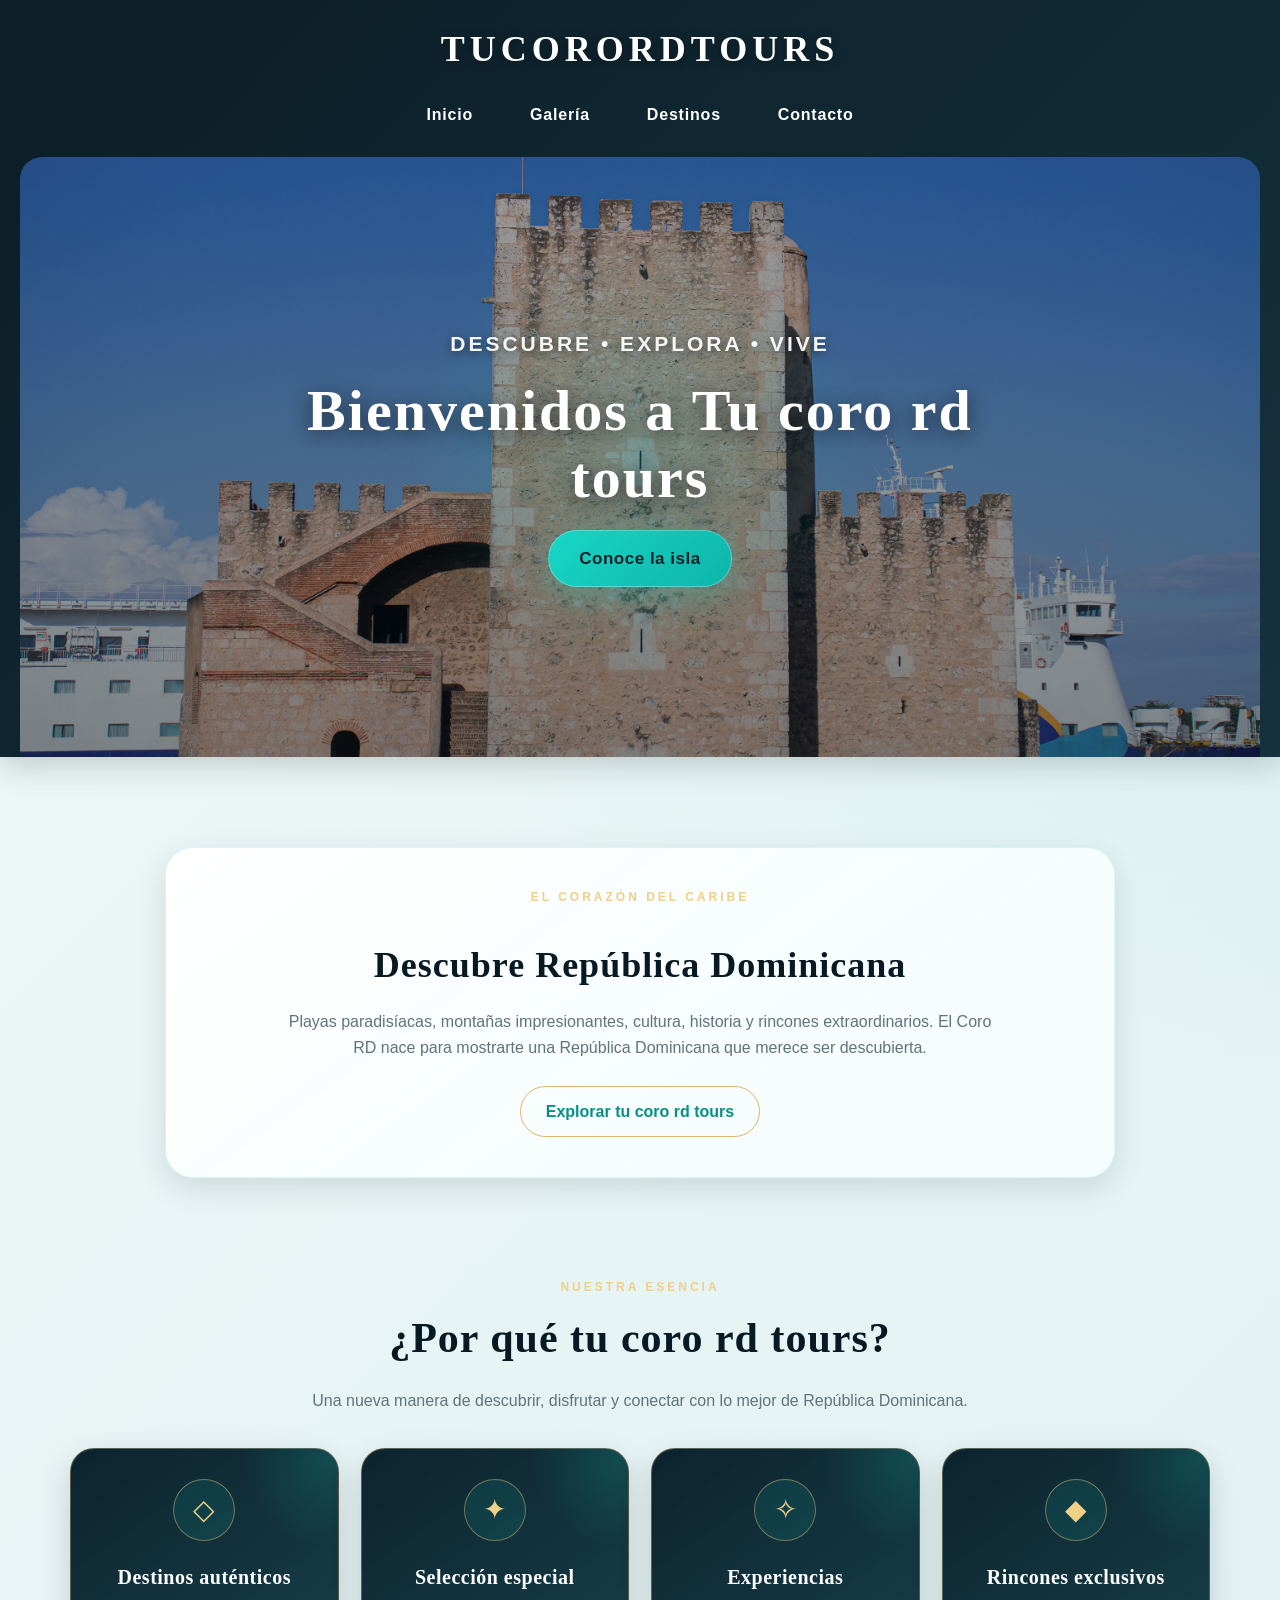
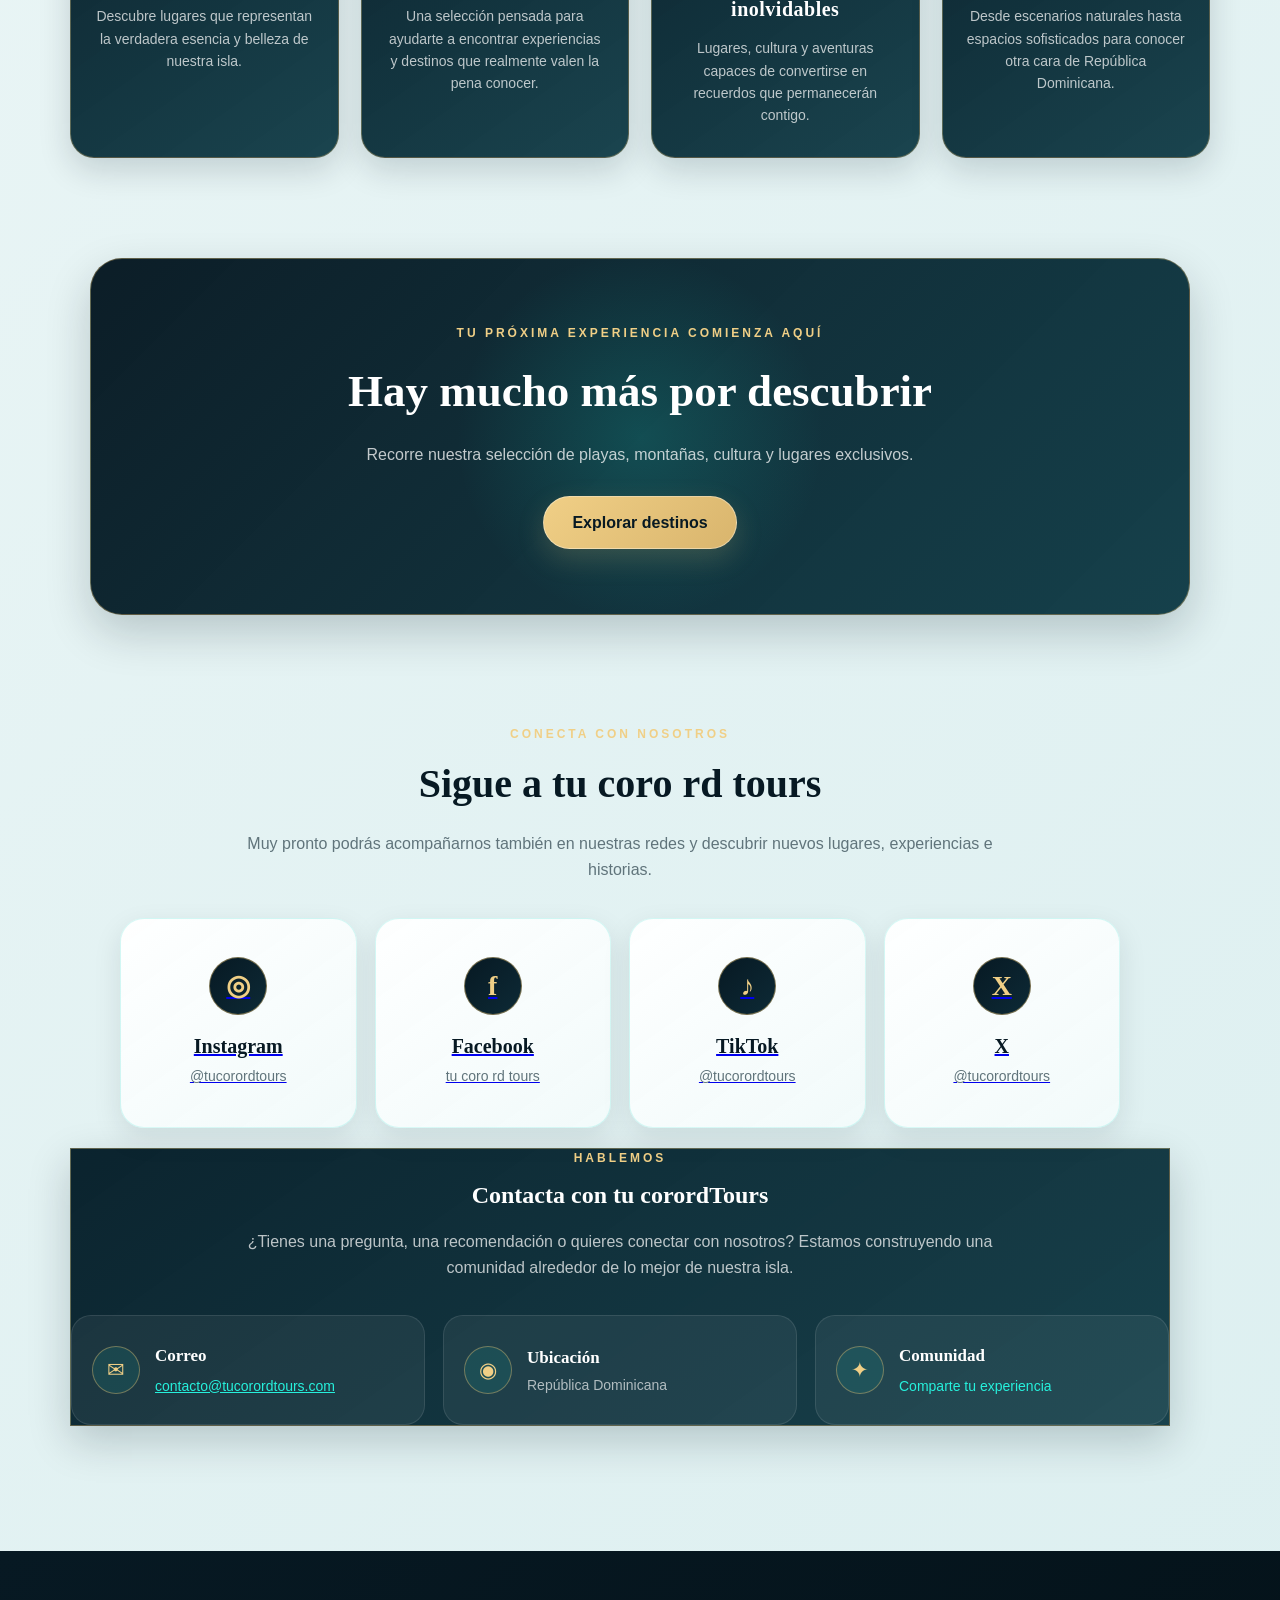
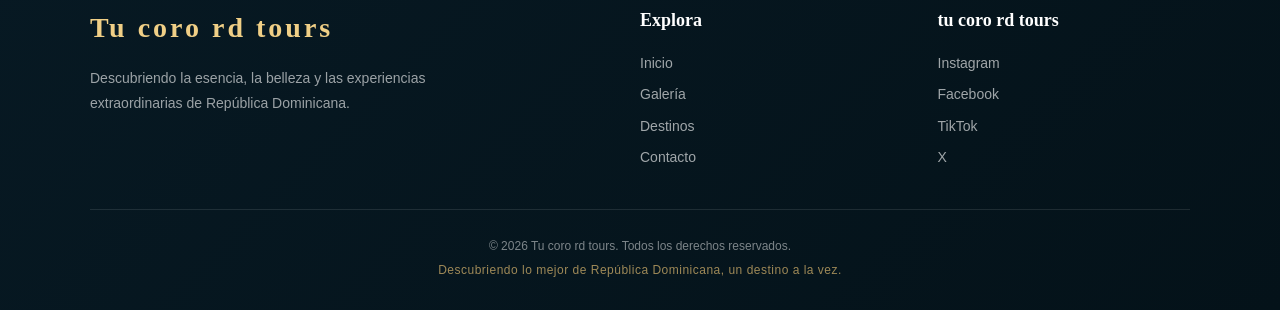
==== commit 6dc150e3: "actualizacion del sitio" ====
--- a/index.html
+++ b/index.html
@@ -51,13 +51,13 @@
                 </li>
 
                 <li>
-                    <a href="Elcorord.html#galeria">
+                    <a href="tucorordtours.html#galeria">
                         Galería
                     </a>
                 </li>
 
                 <li>
-                    <a href="Elcorord.html#destinos">
+                    <a href="tucorordtours.html#destinos">
                         Destinos
                     </a>
                 </li>
@@ -89,7 +89,7 @@
                     Bienvenidos a Tu coro rd tours
                 </h2>
 
-                <a href="Elcorord.html">
+                <a href="tucorordtours.html">
                     Conoce la isla
                 </a>
 
@@ -131,7 +131,7 @@
 
             <a
                 class="boton-secundario"
-                href="Elcorord.html"
+                href="tucorordtours.html"
             >
                 Explorar tu coro rd tours
             </a>
@@ -286,7 +286,7 @@
                     montañas, cultura y lugares exclusivos.
                 </p>
 
-                <a href="Elcorord.html#destinos">
+                <a href="tucorordtours.html#destinos">
                     Explorar destinos
                 </a>
 
@@ -324,7 +324,12 @@
             <div class="redes-grid">
 
 
-                <div class="red-social instagram">
+                <a
+                    class="red-social instagram"
+                    href="https://www.instagram.com/tucorordtours"
+                    target="_blank"
+                    rel="noopener noreferrer"
+                >
 
                     <span
                         class="red-icono"
@@ -338,18 +343,19 @@
                     </span>
 
                     <span class="red-usuario">
-                        @elcorord
-                    </span>
-
-                    <span class="red-proximamente">
-                        Próximamente
-                    </span>
-
-                </div>
-
-
-
-                <div class="red-social facebook">
+                        @tucorordtours
+                    </span>
+
+                </a>
+
+
+
+                <a
+                    class="red-social facebook"
+                    href="https://www.facebook.com/share/1DModvz6bP/?mibextid=wwXIfr"
+                    target="_blank"
+                    rel="noopener noreferrer"
+                >
 
                     <span
                         class="red-icono"
@@ -366,15 +372,16 @@
                         tu coro rd tours
                     </span>
 
-                    <span class="red-proximamente">
-                        Próximamente
-                    </span>
-
-                </div>
-
-
-
-                <div class="red-social tiktok">
+                </a>
+
+
+
+                <a
+                    class="red-social tiktok"
+                    href="https://www.tiktok.com/@tucorordtours?_r=1&_t=ZS-99vvHLgJAiT"
+                    target="_blank"
+                    rel="noopener noreferrer"
+                >
 
                     <span
                         class="red-icono"
@@ -388,18 +395,19 @@
                     </span>
 
                     <span class="red-usuario">
-                        @elcorord
-                    </span>
-
-                    <span class="red-proximamente">
-                        Próximamente
-                    </span>
-
-                </div>
-
-
-
-                <div class="red-social x-social">
+                        @tucorordtours
+                    </span>
+
+                </a>
+
+
+
+                <a
+                    class="red-social x-social"
+                    href="https://x.com/tucorordtours?s=11&t=BOuCVhurrma3Ex5MJSjRfw"
+                    target="_blank"
+                    rel="noopener noreferrer"
+                >
 
                     <span
                         class="red-icono"
@@ -413,14 +421,10 @@
                     </span>
 
                     <span class="red-usuario">
-                        @elcorord
-                    </span>
-
-                    <span class="red-proximamente">
-                        Próximamente
-                    </span>
-
-                </div>
+                        @tucorordtours
+                    </span>
+
+                </a>
 
 
             </div>
@@ -442,7 +446,7 @@
                 </p>
 
                 <h2>
-                    Contacta con El Coro RD
+                    Contacta con tu corordTours
                 </h2>
 
                 <p>
@@ -457,6 +461,10 @@
 
             <div class="contacto-grid">
 
+                <!-- ==================================
+                     CORREO
+                     ================================== -->
+
                 <div class="contacto-item">
 
                     <span
@@ -472,8 +480,8 @@
                             Correo
                         </h3>
 
-                        <a href="mailto:contacto@elcorord.com">
-                            contacto@elcorord.com
+                        <a href="mailto:contacto@tucorordtours.com">
+                            contacto@tucorordtours.com
                         </a>
 
                     </div>
@@ -481,6 +489,10 @@
                 </div>
 
 
+
+                <!-- ==================================
+                     UBICACIÓN
+                     ================================== -->
 
                 <div class="contacto-item">
 
@@ -507,7 +519,14 @@
 
 
 
-                <div class="contacto-item">
+                <!-- ==================================
+                     COMUNIDAD
+                     ================================== -->
+
+                <div
+                    class="contacto-item comunidad-item"
+                    id="comunidad"
+                >
 
                     <span
                         class="contacto-icono"
@@ -522,14 +541,243 @@
                             Comunidad
                         </h3>
 
-                        <p>
-                            Descubre. Comparte. Vive RD.
-                        </p>
+                        <button
+                            type="button"
+                            class="boton-comunidad"
+                            id="abrir-comunidad"
+                            aria-controls="formulario-comunidad"
+                            aria-expanded="false"
+                        >
+                            Comparte tu experiencia
+                        </button>
 
                     </div>
 
                 </div>
 
+
+            </div>
+
+
+
+            <!-- ======================================
+                 FORMULARIO DE COMUNIDAD
+                 ====================================== -->
+
+            <div
+                class="comunidad-formulario"
+                id="formulario-comunidad"
+                aria-hidden="true"
+            >
+
+                <div class="comunidad-formulario-contenido">
+
+                    <p class="seccion-etiqueta">
+                        COMPARTE CON NOSOTROS
+                    </p>
+
+                    <h2>
+                        Cuéntanos tu experiencia
+                    </h2>
+
+                    <p>
+                        Queremos conocer tu experiencia
+                        con Tu Coro RD Tours. Tu opinión
+                        nos ayuda a seguir mejorando.
+                    </p>
+
+
+
+                    <form
+                        id="formulario-experiencia"
+                        enctype="multipart/form-data"
+                    >
+
+                        <!-- ==========================
+                             NOMBRE
+                             ========================== -->
+
+                        <div class="campo-formulario">
+
+                            <label for="nombre-experiencia">
+
+                                Tu nombre
+
+                                <span>
+                                    (opcional)
+                                </span>
+
+                            </label>
+
+                            <input
+                                type="text"
+                                id="nombre-experiencia"
+                                name="nombre"
+                                placeholder="Escribe tu nombre"
+                                autocomplete="name"
+                            >
+
+                        </div>
+
+
+
+                        <!-- ==========================
+                             LO QUE MÁS GUSTÓ
+                             ========================== -->
+
+                        <div class="campo-formulario">
+
+                            <label for="experiencia-gusto">
+
+                                ¿Qué fue lo que más te gustó?
+
+                            </label>
+
+                            <textarea
+                                id="experiencia-gusto"
+                                name="que_te_gusto"
+                                rows="4"
+                                placeholder="Cuéntanos qué fue lo que más disfrutaste..."
+                                required
+                            ></textarea>
+
+                        </div>
+
+
+
+                        <!-- ==========================
+                             LO QUE MENOS GUSTÓ
+                             ========================== -->
+
+                        <div class="campo-formulario">
+
+                            <label for="experiencia-no-gusto">
+
+                                ¿Qué fue lo que menos te gustó?
+
+                            </label>
+
+                            <textarea
+                                id="experiencia-no-gusto"
+                                name="que_no_te_gusto"
+                                rows="4"
+                                placeholder="Cuéntanos qué crees que podríamos mejorar..."
+                            ></textarea>
+
+                        </div>
+
+
+
+                        <!-- ==========================
+                             MEJORAS
+                             ========================== -->
+
+                        <div class="campo-formulario">
+
+                            <label for="experiencia-mejorar">
+
+                                ¿Cómo crees que podemos mejorar?
+
+                            </label>
+
+                            <textarea
+                                id="experiencia-mejorar"
+                                name="como_mejorar"
+                                rows="4"
+                                placeholder="Déjanos tu recomendación..."
+                            ></textarea>
+
+                        </div>
+
+
+
+                        <!-- ==========================
+                             FOTOS
+                             ========================== -->
+
+                        <div class="campo-formulario">
+
+                            <label for="fotos-experiencia">
+
+                                Comparte tus fotos
+
+                                <span>
+                                    (opcional, máximo 2)
+                                </span>
+
+                            </label>
+
+                            <input
+                                type="file"
+                                id="fotos-experiencia"
+                                name="fotos"
+                                accept="image/*"
+                                multiple
+                            >
+
+                            <p class="ayuda-formulario">
+                                Puedes seleccionar hasta 2 fotos
+                                de tu experiencia.
+                            </p>
+
+                        </div>
+
+
+
+                        <!-- ==========================
+                             AUTORIZACIÓN
+                             ========================== -->
+
+                        <div class="campo-checkbox">
+
+                            <input
+                                type="checkbox"
+                                id="autorizacion-fotos"
+                                name="autorizacion_fotos"
+                            >
+
+                            <label for="autorizacion-fotos">
+
+                                Autorizo a Tu Coro RD Tours
+                                a considerar las fotos y la
+                                experiencia enviada para
+                                compartirlas en sus redes sociales.
+
+                            </label>
+
+                        </div>
+
+
+
+                        <!-- ==========================
+                             BOTONES
+                             ========================== -->
+
+                        <div class="acciones-comunidad">
+
+                            <button
+                                type="submit"
+                                class="boton-enviar-experiencia"
+                                id="enviar-experiencia"
+                            >
+                                Enviar experiencia
+                            </button>
+
+
+                            <button
+                                type="button"
+                                class="boton-cerrar-comunidad"
+                                id="cerrar-comunidad"
+                            >
+                                Volver
+                            </button>
+
+                        </div>
+
+
+                    </form>
+
+                </div>
 
             </div>
 
@@ -552,7 +800,7 @@
             <div class="footer-marca">
 
                 <h2>
-                    EL CORO RD
+                    Tu coro rd tours
                 </h2>
 
                 <p>
@@ -575,11 +823,11 @@
                     Inicio
                 </a>
 
-                <a href="Elcorord.html#galeria">
+                <a href="tucorordtours.html#galeria">
                     Galería
                 </a>
 
-                <a href="Elcorord.html#destinos">
+                <a href="tucorordtours.html#destinos">
                     Destinos
                 </a>
 
@@ -594,24 +842,40 @@
             <div class="footer-columna">
 
                 <h3>
-                    El Coro RD
+                    tu coro rd tours
                 </h3>
 
-                <span>
+                <a
+                    href="https://www.instagram.com/tucorordtours"
+                    target="_blank"
+                    rel="noopener noreferrer"
+                >
                     Instagram
-                </span>
-
-                <span>
+                </a>
+
+                <a
+                    href="https://www.facebook.com/share/1DModvz6bP/?mibextid=wwXIfr"
+                    target="_blank"
+                    rel="noopener noreferrer"
+                >
                     Facebook
-                </span>
-
-                <span>
+                </a>
+
+                <a
+                    href="https://www.tiktok.com/@tucorordtours?_r=1&_t=ZS-99vvHLgJAiT"
+                    target="_blank"
+                    rel="noopener noreferrer"
+                >
                     TikTok
-                </span>
-
-                <span>
+                </a>
+
+                <a
+                    href="https://x.com/tucorordtours?s=11&t=BOuCVhurrma3Ex5MJSjRfw"
+                    target="_blank"
+                    rel="noopener noreferrer"
+                >
                     X
-                </span>
+                </a>
 
             </div>
 
@@ -622,7 +886,7 @@
         <div class="footer-final">
 
             <p>
-                &copy; 2026 El Coro RD.
+                &copy; 2026 Tu coro rd tours.
                 Todos los derechos reservados.
             </p>
 
@@ -641,8 +905,8 @@
          JAVASCRIPT EXTERNO
          ========================================== -->
 
-    <script src="elcorord.js"></script>
+    <script src="tucorordtours.js"></script>
 
 </body>
 
-</html> +</html>
--- a/style.css
+++ b/style.css
@@ -1,5 +1,5 @@
 /* ==============================
-   EL CORO RD
+   Tu coro rd tours
    DISEÑO CARIBE PREMIUM
    ============================== */
 
@@ -66,10 +66,12 @@
     margin: 0;
     padding: 0;
 
+    min-width: 0;
     overflow-x: hidden;
 }
 
 img {
+    display: block;
     max-width: 100%;
 }
 
@@ -94,6 +96,8 @@
 
     box-shadow:
         0 8px 30px rgba(0, 0, 0, 0.18);
+
+    overflow: hidden;
 }
 
 
@@ -114,12 +118,16 @@
 
     letter-spacing: 5px;
 
+    line-height: 1.2;
+
     margin: 0 0 22px;
 
     text-transform: uppercase;
 
     text-shadow:
         0 2px 10px rgba(0, 0, 0, 0.35);
+
+    overflow-wrap: anywhere;
 }
 
 
@@ -129,6 +137,7 @@
 
 nav {
     margin-bottom: 20px;
+    width: 100%;
 }
 
 nav ul {
@@ -146,6 +155,8 @@
 
     margin: 0;
     padding: 0;
+
+    width: 100%;
 }
 
 nav a {
@@ -194,7 +205,10 @@
         17px;
 
     margin:
-        0;
+        0 auto;
+
+    max-width:
+        800px;
 
     padding-bottom:
         22px;
@@ -248,6 +262,9 @@
 
     text-align:
         center;
+
+    width:
+        100%;
 }
 
 
@@ -286,6 +303,9 @@
 
     width:
         500px;
+
+    max-width:
+        100vw;
 }
 
 
@@ -338,6 +358,9 @@
 
     text-shadow:
         0 4px 20px rgba(0, 0, 0, 0.55);
+
+    overflow-wrap:
+        anywhere;
 }
 
 .hero_content p {
@@ -348,7 +371,10 @@
         clamp(17px, 2vw, 21px);
 
     margin:
-        0 0 34px;
+        0 auto 34px;
+
+    max-width:
+        700px;
 
     text-shadow:
         0 2px 10px rgba(0, 0, 0, 0.55);
@@ -633,7 +659,7 @@
 
 
 /* ==================================================
-   ¿POR QUÉ EL CORO RD?
+   ¿POR QUÉ tu coro rd tours?
    ================================================== */
 
 #por-que {
@@ -1115,6 +1141,9 @@
     position:
         relative;
 
+    text-align:
+        center;
+
     transition:
         transform 0.35s ease,
         box-shadow 0.35s ease,
@@ -1205,6 +1234,9 @@
 
     margin-top:
         3px;
+
+    overflow-wrap:
+        anywhere;
 }
 
 .red-proximamente {
@@ -1334,6 +1366,9 @@
     text-align:
         left;
 
+    min-width:
+        0;
+
     transition:
         background-color 0.3s ease,
         transform 0.3s ease,
@@ -1413,6 +1448,9 @@
 
     margin:
         0;
+
+    overflow-wrap:
+        anywhere;
 }
 
 .contacto-item a {
@@ -1421,6 +1459,9 @@
 
     font-size:
         14px;
+
+    overflow-wrap:
+        anywhere;
 
     word-break:
         break-word;
@@ -1432,107 +1473,201 @@
 }
 
 
-/* ==============================
-   GALERÍA GENERAL
-   ============================== */
-
-#galeria {
+/* ==================================================
+   COMUNIDAD
+   ================================================== */
+
+.comunidad-item {
+    position:
+        relative;
+}
+
+.boton-comunidad {
+    background:
+        transparent;
+
+    border:
+        none;
+
+    border-radius:
+        0;
+
+    box-shadow:
+        none;
+
+    color:
+        var(--color-turquesa-hover);
+
+    cursor:
+        pointer;
+
+    font-family:
+        "Trebuchet MS",
+        Arial,
+        sans-serif;
+
+    font-size:
+        14px;
+
+    font-weight:
+        normal;
+
+    letter-spacing:
+        0;
+
+    margin:
+        0;
+
+    padding:
+        0;
+
+    text-align:
+        left;
+
+    width:
+        auto;
+
+    transition:
+        color 0.3s ease,
+        transform 0.3s ease;
+}
+
+.boton-comunidad:hover {
+    background:
+        transparent;
+
+    border:
+        none;
+
+    box-shadow:
+        none;
+
+    color:
+        var(--color-dorado-hover);
+
+    transform:
+        translateX(3px);
+}
+
+.boton-comunidad:active {
+    transform:
+        translateX(3px);
+}
+
+
+/* ==================================================
+   FORMULARIO DE COMUNIDAD
+   ================================================== */
+
+.comunidad-formulario {
+    background:
+        linear-gradient(
+            145deg,
+            rgba(3, 20, 29, 0.99),
+            rgba(10, 45, 57, 0.98)
+        );
+
+    border:
+        1px solid rgba(217, 181, 109, 0.42);
+
+    border-radius:
+        28px;
+
+    box-shadow:
+        0 20px 55px rgba(0, 0, 0, 0.28);
+
     display:
-        flex;
-
-    flex-wrap:
-        wrap;
-
-    gap:
-        20px;
-
-    justify-content:
-        center;
-}
-
-#galeria h2 {
-    color:
-        var(--color-principal);
-
-    flex-basis:
-        100%;
-
-    text-align:
-        center;
-}
-
-.imagenes {
+        none;
+
+    margin:
+        35px auto 0;
+
+    max-width:
+        850px;
+
+    overflow:
+        hidden;
+
+    padding:
+        45px 40px;
+
+    position:
+        relative;
+}
+
+.comunidad-formulario.activo {
     display:
-        flex;
-
-    flex-wrap:
-        wrap;
-
-    gap:
-        22px;
-
-    justify-content:
-        center;
-
-    margin-top:
-        20px;
+        block;
+
+    animation:
+        aparecer-comunidad 0.35s ease;
+}
+
+@keyframes aparecer-comunidad {
+
+    from {
+        opacity:
+            0;
+
+        transform:
+            translateY(15px);
+    }
+
+    to {
+        opacity:
+            1;
+
+        transform:
+            translateY(0);
+    }
+}
+
+.comunidad-formulario::before {
+    background:
+        radial-gradient(
+            circle,
+            rgba(24, 214, 197, 0.14),
+            transparent 68%
+        );
+
+    content:
+        "";
+
+    height:
+        400px;
+
+    pointer-events:
+        none;
+
+    position:
+        absolute;
+
+    right:
+        -180px;
+
+    top:
+        -180px;
 
     width:
-        100%;
-}
-
-.imagenes img {
-    border:
-        3px solid rgba(255, 255, 255, 0.85);
-
-    border-radius:
-        20px;
-
-    box-shadow:
-        0 10px 28px rgba(7, 25, 35, 0.18);
-
-    height:
-        280px;
-
-    max-width:
-        100%;
-
-    object-fit:
-        cover;
-
-    transition:
-        transform 0.4s ease,
-        box-shadow 0.4s ease;
-
-    width:
-        280px;
-}
-
-.imagenes img:hover {
-    box-shadow:
-        0 18px 40px rgba(7, 25, 35, 0.28);
-
-    transform:
-        scale(1.035)
-        translateY(-4px);
-}
-
-
-/* ==============================
-   DESTINOS
-   ============================== */
-
-#destinos {
-    margin-top:
-        55px;
-
-    width:
-        100%;
-}
-
-#destinos > h2 {
-    color:
-        var(--color-principal);
+        400px;
+}
+
+.comunidad-formulario-contenido {
+    position:
+        relative;
+
+    z-index:
+        1;
+}
+
+.comunidad-formulario .encabezado-seccion {
+    margin-bottom:
+        35px;
+}
+
+.comunidad-formulario .encabezado-seccion h2 {
+    color:
+        var(--color-blanco);
 
     font-family:
         "Bodoni 72",
@@ -1542,118 +1677,458 @@
         serif;
 
     font-size:
-        38px;
-
-    letter-spacing:
-        1px;
+        clamp(28px, 5vw, 38px);
+
+    margin:
+        0 0 12px;
+}
+
+.comunidad-formulario .encabezado-seccion p:not(.seccion-etiqueta) {
+    color:
+        rgba(255, 255, 255, 0.70);
+
+    margin:
+        0 auto;
+
+    max-width:
+        650px;
+}
+
+
+/* ==================================================
+   CAMPOS DEL FORMULARIO
+   ================================================== */
+
+#formulario-experiencia {
+    display:
+        flex;
+
+    flex-direction:
+        column;
+
+    gap:
+        24px;
+}
+
+.campo-formulario {
+    display:
+        flex;
+
+    flex-direction:
+        column;
+
+    gap:
+        8px;
+}
+
+.campo-formulario label {
+    color:
+        var(--color-blanco);
+
+    font-size:
+        15px;
+
+    font-weight:
+        bold;
+}
+
+.campo-formulario label span {
+    color:
+        rgba(255, 255, 255, 0.50);
+
+    font-size:
+        12px;
+
+    font-weight:
+        normal;
+}
+
+.campo-formulario input[type="text"],
+.campo-formulario textarea {
+    background:
+        rgba(255, 255, 255, 0.07);
+
+    border:
+        1px solid rgba(255, 255, 255, 0.16);
+
+    border-radius:
+        14px;
+
+    color:
+        var(--color-blanco);
+
+    font-family:
+        "Trebuchet MS",
+        Arial,
+        sans-serif;
+
+    font-size:
+        15px;
+
+    outline:
+        none;
+
+    padding:
+        13px 15px;
+
+    transition:
+        border-color 0.3s ease,
+        background-color 0.3s ease,
+        box-shadow 0.3s ease;
+}
+
+.campo-formulario input[type="text"]::placeholder,
+.campo-formulario textarea::placeholder {
+    color:
+        rgba(255, 255, 255, 0.38);
+}
+
+.campo-formulario textarea {
+    min-height:
+        120px;
+
+    resize:
+        vertical;
+}
+
+.campo-formulario input[type="text"]:focus,
+.campo-formulario textarea:focus {
+    background:
+        rgba(24, 214, 197, 0.06);
+
+    border-color:
+        var(--color-turquesa);
+
+    box-shadow:
+        0 0 0 3px rgba(24, 214, 197, 0.10);
+}
+
+
+/* ==================================================
+   CARGA DE FOTOS
+   ================================================== */
+
+.campo-formulario input[type="file"] {
+    background:
+        rgba(255, 255, 255, 0.06);
+
+    border:
+        1px dashed rgba(217, 181, 109, 0.55);
+
+    border-radius:
+        14px;
+
+    color:
+        rgba(255, 255, 255, 0.70);
+
+    cursor:
+        pointer;
+
+    font-family:
+        "Trebuchet MS",
+        Arial,
+        sans-serif;
+
+    font-size:
+        13px;
+
+    padding:
+        12px;
+
+    width:
+        100%;
+}
+
+.campo-formulario input[type="file"]::file-selector-button {
+    background:
+        linear-gradient(
+            135deg,
+            var(--color-turquesa),
+            #0da99f
+        );
+
+    border:
+        none;
+
+    border-radius:
+        30px;
+
+    color:
+        #062027;
+
+    cursor:
+        pointer;
+
+    font-family:
+        "Trebuchet MS",
+        Arial,
+        sans-serif;
+
+    font-weight:
+        bold;
+
+    margin-right:
+        10px;
+
+    padding:
+        9px 15px;
+}
+
+.ayuda-formulario {
+    color:
+        rgba(255, 255, 255, 0.48) !important;
+
+    font-size:
+        12px;
+
+    margin:
+        0 !important;
+}
+
+
+/* ==================================================
+   AUTORIZACIÓN
+   ================================================== */
+
+.campo-checkbox {
+    align-items:
+        flex-start;
+
+    background:
+        rgba(255, 255, 255, 0.045);
+
+    border:
+        1px solid rgba(255, 255, 255, 0.10);
+
+    border-radius:
+        14px;
+
+    display:
+        flex;
+
+    gap:
+        12px;
+
+    padding:
+        15px;
+}
+
+.campo-checkbox input[type="checkbox"] {
+    accent-color:
+        var(--color-turquesa);
+
+    cursor:
+        pointer;
+
+    flex-shrink:
+        0;
+
+    height:
+        18px;
+
+    margin:
+        2px 0 0;
+
+    width:
+        18px;
+}
+
+.campo-checkbox label {
+    color:
+        rgba(255, 255, 255, 0.70);
+
+    cursor:
+        pointer;
+
+    font-size:
+        13px;
+
+    line-height:
+        1.5;
+}
+
+
+/* ==================================================
+   BOTONES DE COMUNIDAD
+   ================================================== */
+
+.acciones-comunidad {
+    align-items:
+        center;
+
+    display:
+        flex;
+
+    flex-wrap:
+        wrap;
+
+    gap:
+        14px;
+
+    justify-content:
+        center;
+
+    margin-top:
+        8px;
+}
+
+.boton-enviar-experiencia,
+.boton-cerrar-comunidad {
+    min-width:
+        190px;
+}
+
+.boton-enviar-experiencia {
+    background:
+        linear-gradient(
+            135deg,
+            var(--color-turquesa),
+            #0da99f
+        );
+}
+
+.boton-enviar-experiencia:hover {
+    background:
+        linear-gradient(
+            135deg,
+            var(--color-turquesa-hover),
+            var(--color-turquesa)
+        );
+}
+
+.boton-cerrar-comunidad {
+    background:
+        transparent;
+
+    border:
+        1px solid rgba(217, 181, 109, 0.60);
+
+    box-shadow:
+        none;
+
+    color:
+        var(--color-dorado-hover);
+}
+
+.boton-cerrar-comunidad:hover {
+    background:
+        rgba(217, 181, 109, 0.10);
+
+    border-color:
+        var(--color-dorado-hover);
+
+    box-shadow:
+        0 8px 22px rgba(217, 181, 109, 0.12);
+
+    color:
+        var(--color-dorado-hover);
+}
+
+
+/* ==============================
+   GALERÍA GENERAL
+   ============================== */
+
+#galeria {
+    display:
+        flex;
+
+    flex-wrap:
+        wrap;
+
+    gap:
+        20px;
+
+    justify-content:
+        center;
+
+    width:
+        100%;
+}
+
+#galeria h2 {
+    color:
+        var(--color-principal);
+
+    flex-basis:
+        100%;
 
     text-align:
         center;
 }
 
-#destinos > p {
-    color:
-        var(--color-texto-suave);
-
-    margin-bottom:
-        35px;
-
-    text-align:
+.imagenes {
+    display:
+        flex;
+
+    flex-wrap:
+        wrap;
+
+    gap:
+        22px;
+
+    justify-content:
         center;
-}
-
-
-/* ==================================================
-   TARJETAS DE CATEGORÍAS DE DESTINOS
-   ================================================== */
-
-article:not(.beneficio-card) {
-    background:
-        linear-gradient(
-            145deg,
-            rgba(7, 31, 42, 0.97),
-            rgba(13, 57, 68, 0.94)
-        );
-
-    border:
-        1px solid rgba(217, 181, 109, 0.45);
-
-    border-radius:
-        30px;
-
-    box-shadow:
-        0 15px 40px rgba(7, 25, 35, 0.20),
-        inset 0 1px 0 rgba(255, 255, 255, 0.08);
-
-    margin:
-        30px auto;
-
-    max-width:
-        900px;
-
-    overflow:
-        hidden;
-
-    padding:
-        30px;
-
-    position:
-        relative;
-
-    transition:
-        box-shadow 0.35s ease,
-        transform 0.35s ease,
-        border-color 0.35s ease;
+
+    margin-top:
+        20px;
 
     width:
         100%;
 }
 
-article:not(.beneficio-card)::before {
-    background:
-        radial-gradient(
-            circle,
-            rgba(24, 214, 197, 0.14),
-            transparent 65%
-        );
-
-    content:
-        "";
+.imagenes img {
+    border:
+        3px solid rgba(255, 255, 255, 0.85);
+
+    border-radius:
+        20px;
+
+    box-shadow:
+        0 10px 28px rgba(7, 25, 35, 0.18);
 
     height:
-        220px;
-
-    pointer-events:
-        none;
-
-    position:
-        absolute;
-
-    right:
-        -80px;
-
-    top:
-        -100px;
+        280px;
+
+    max-width:
+        100%;
+
+    object-fit:
+        cover;
+
+    transition:
+        transform 0.4s ease,
+        box-shadow 0.4s ease;
 
     width:
-        220px;
-}
-
-article:not(.beneficio-card):hover {
-    border-color:
-        rgba(240, 207, 134, 0.75);
-
+        280px;
+}
+
+.imagenes img:hover {
     box-shadow:
-        0 20px 50px rgba(7, 25, 35, 0.30),
-        0 0 30px rgba(24, 214, 197, 0.08);
+        0 18px 40px rgba(7, 25, 35, 0.28);
 
     transform:
+        scale(1.035)
         translateY(-4px);
 }
 
-article:not(.beneficio-card) h3 {
-    color:
-        var(--color-blanco);
+
+/* ==============================
+   DESTINOS
+   ============================== */
+
+#destinos {
+    margin-top:
+        55px;
+
+    width:
+        100%;
+}
+
+#destinos > h2 {
+    color:
+        var(--color-principal);
 
     font-family:
         "Bodoni 72",
@@ -1663,21 +2138,121 @@
         serif;
 
     font-size:
-        23px;
+        38px;
 
     letter-spacing:
-        0.4px;
-
-    line-height:
-        1.4;
-
-    margin-top:
-        0;
-}
-
-article:not(.beneficio-card) h4 {
-    color:
-        var(--color-dorado-hover);
+        1px;
+
+    text-align:
+        center;
+}
+
+#destinos > p {
+    color:
+        var(--color-texto-suave);
+
+    margin:
+        0 auto 35px;
+
+    max-width:
+        750px;
+
+    text-align:
+        center;
+}
+
+
+/* ==================================================
+   TARJETAS DE CATEGORÍAS DE DESTINOS
+   ================================================== */
+
+article:not(.beneficio-card) {
+    background:
+        linear-gradient(
+            145deg,
+            rgba(7, 31, 42, 0.97),
+            rgba(13, 57, 68, 0.94)
+        );
+
+    border:
+        1px solid rgba(217, 181, 109, 0.45);
+
+    border-radius:
+        30px;
+
+    box-shadow:
+        0 15px 40px rgba(7, 25, 35, 0.20),
+        inset 0 1px 0 rgba(255, 255, 255, 0.08);
+
+    margin:
+        30px auto;
+
+    max-width:
+        900px;
+
+    overflow:
+        hidden;
+
+    padding:
+        30px;
+
+    position:
+        relative;
+
+    transition:
+        box-shadow 0.35s ease,
+        transform 0.35s ease,
+        border-color 0.35s ease;
+
+    width:
+        100%;
+}
+
+article:not(.beneficio-card)::before {
+    background:
+        radial-gradient(
+            circle,
+            rgba(24, 214, 197, 0.14),
+            transparent 65%
+        );
+
+    content:
+        "";
+
+    height:
+        220px;
+
+    pointer-events:
+        none;
+
+    position:
+        absolute;
+
+    right:
+        -80px;
+
+    top:
+        -100px;
+
+    width:
+        220px;
+}
+
+article:not(.beneficio-card):hover {
+    border-color:
+        rgba(240, 207, 134, 0.75);
+
+    box-shadow:
+        0 20px 50px rgba(7, 25, 35, 0.30),
+        0 0 30px rgba(24, 214, 197, 0.08);
+
+    transform:
+        translateY(-4px);
+}
+
+article:not(.beneficio-card) h3 {
+    color:
+        var(--color-blanco);
 
     font-family:
         "Bodoni 72",
@@ -1690,6 +2265,33 @@
         23px;
 
     letter-spacing:
+        0.4px;
+
+    line-height:
+        1.4;
+
+    margin-top:
+        0;
+
+    overflow-wrap:
+        anywhere;
+}
+
+article:not(.beneficio-card) h4 {
+    color:
+        var(--color-dorado-hover);
+
+    font-family:
+        "Bodoni 72",
+        "Didot",
+        "Bodoni MT",
+        Georgia,
+        serif;
+
+    font-size:
+        23px;
+
+    letter-spacing:
         0.8px;
 
     margin-bottom:
@@ -1800,9 +2402,17 @@
         translateY(0);
 }
 
+button:focus-visible {
+    outline:
+        3px solid var(--color-dorado);
+
+    outline-offset:
+        4px;
+}
+
 
 /* ==================================================
-   ESTADO ACTIVO DE LOS BOTONES DE DESTINOS
+   ESTADO ACTIVO
    ================================================== */
 
 button[aria-expanded="true"] {
@@ -1908,6 +2518,9 @@
 
     width:
         280px;
+
+    min-width:
+        0;
 }
 
 .destino-card:hover {
@@ -2017,6 +2630,9 @@
 
     width:
         280px;
+
+    min-width:
+        0;
 }
 
 .playa-card:hover {
@@ -2115,6 +2731,9 @@
 
     text-align:
         center;
+
+    overflow:
+        hidden;
 }
 
 .footer-contenido {
@@ -2156,6 +2775,9 @@
 
     margin:
         0 0 15px;
+
+    overflow-wrap:
+        anywhere;
 }
 
 .footer-marca p {
@@ -2184,6 +2806,9 @@
 
     gap:
         9px;
+
+    min-width:
+        0;
 }
 
 .footer-columna h3 {
@@ -2215,6 +2840,9 @@
     text-decoration:
         none;
 
+    overflow-wrap:
+        anywhere;
+
     transition:
         color 0.3s ease,
         transform 0.3s ease;
@@ -2400,6 +3028,11 @@
         grid-column:
             1 / -1;
     }
+
+    .comunidad-formulario {
+        padding:
+            38px 28px;
+    }
 }
 
 
@@ -2416,10 +3049,13 @@
 
     #titulo_principal {
         font-size:
-            24px;
+            clamp(20px, 7vw, 24px);
 
         letter-spacing:
             2px;
+
+        line-height:
+            1.15;
 
         margin-bottom:
             18px;
@@ -2434,6 +3070,9 @@
 
         gap:
             6px;
+
+        justify-content:
+            center;
     }
 
     nav a {
@@ -2463,9 +3102,14 @@
             60px 15px;
     }
 
+    .hero_content {
+        max-width:
+            100%;
+    }
+
     .hero_content h2 {
         font-size:
-            30px;
+            clamp(27px, 8vw, 30px);
 
         letter-spacing:
             1px;
@@ -2475,6 +3119,9 @@
         font-size:
             16px;
 
+        line-height:
+            1.55;
+
         margin-bottom:
             28px;
     }
@@ -2485,6 +3132,9 @@
 
         padding:
             12px 23px;
+
+        max-width:
+            100%;
     }
 
     .hero-etiqueta {
@@ -2508,6 +3158,9 @@
 
         border-radius:
             22px;
+
+        width:
+            100%;
     }
 
     #presentacion h2,
@@ -2515,6 +3168,9 @@
     #contacto h2 {
         font-size:
             28px;
+
+        line-height:
+            1.2;
     }
 
     #por-que {
@@ -2584,6 +3240,9 @@
     .red-nombre {
         font-size:
             17px;
+
+        overflow-wrap:
+            anywhere;
     }
 
     .red-usuario {
@@ -2607,6 +3266,9 @@
     #destinos > h2 {
         font-size:
             29px;
+
+        line-height:
+            1.2;
     }
 
     article:not(.beneficio-card) {
@@ -2615,6 +3277,9 @@
 
         padding:
             24px 18px;
+
+        width:
+            100%;
     }
 
     article:not(.beneficio-card) h3 {
@@ -2636,6 +3301,9 @@
         font-size:
             16px;
 
+        min-height:
+            48px;
+
         padding:
             12px 20px;
 
@@ -2661,6 +3329,9 @@
 
     .destino-card,
     .playa-card {
+        flex:
+            1 1 100%;
+
         width:
             100%;
 
@@ -2671,19 +3342,28 @@
     .destino-card img,
     .playa-card img {
         height:
-            220px;
+            170px;
 
         max-width:
             100%;
+
+        width:
+            100%;
+
+        object-fit:
+            cover;
     }
 
     .destino-card h5,
     .playa-card h5 {
         min-height:
-            54px;
+            45px;
 
         font-size:
-            18px;
+            16px;
+
+        padding:
+            9px;
     }
 
     .contacto-grid {
@@ -2697,6 +3377,9 @@
 
         padding:
             16px;
+
+        gap:
+            12px;
     }
 
     .contacto-icono {
@@ -2707,6 +3390,86 @@
             42px;
     }
 
+    /* ==============================
+       COMUNIDAD EN CELULAR
+       ============================== */
+
+    .boton-comunidad {
+        font-size:
+            13px;
+
+        max-width:
+            100%;
+
+        width:
+            auto;
+    }
+
+    .comunidad-formulario {
+        border-radius:
+            22px;
+
+        margin-top:
+            25px;
+
+        padding:
+            30px 18px;
+    }
+
+    .comunidad-formulario .encabezado-seccion {
+        margin-bottom:
+            28px;
+    }
+
+    .comunidad-formulario .encabezado-seccion h2 {
+        font-size:
+            27px;
+    }
+
+    .campo-formulario input[type="text"],
+    .campo-formulario textarea {
+        font-size:
+            14px;
+
+        padding:
+            12px;
+    }
+
+    .campo-formulario textarea {
+        min-height:
+            110px;
+    }
+
+    .campo-checkbox {
+        padding:
+            13px;
+    }
+
+    .campo-checkbox label {
+        font-size:
+            12px;
+    }
+
+    .acciones-comunidad {
+        align-items:
+            stretch;
+
+        flex-direction:
+            column;
+
+        width:
+            100%;
+    }
+
+    .boton-enviar-experiencia,
+    .boton-cerrar-comunidad {
+        min-width:
+            0;
+
+        width:
+            100%;
+    }
+
     .footer-contenido {
         grid-template-columns:
             1fr;
@@ -2799,4 +3562,55 @@
         font-size:
             15px;
     }
+
+    .destino-card img,
+    .playa-card img {
+        height:
+            155px;
+    }
+
+    .comunidad-formulario {
+        padding:
+            26px 14px;
+    }
+
+    .comunidad-formulario .encabezado-seccion h2 {
+        font-size:
+            24px;
+    }
+}
+
+
+/* ==================================================
+   DISPOSITIVOS TÁCTILES
+   Evita que efectos hover causen movimientos
+   incómodos en celulares.
+   ================================================== */
+
+@media (hover: none) and (pointer: coarse) {
+
+    .beneficio-card:hover,
+    .red-social:hover,
+    .destino-card:hover,
+    .playa-card:hover,
+    article:not(.beneficio-card):hover,
+    #presentacion:hover {
+        transform:
+            none;
+    }
+
+    .destino-card:hover img,
+    .playa-card:hover img,
+    .imagenes img:hover {
+        transform:
+            none;
+    }
+
+    button:hover,
+    .hero_content a:hover,
+    .boton-secundario:hover,
+    .boton-comunidad:hover {
+        transform:
+            none;
+    }
 }
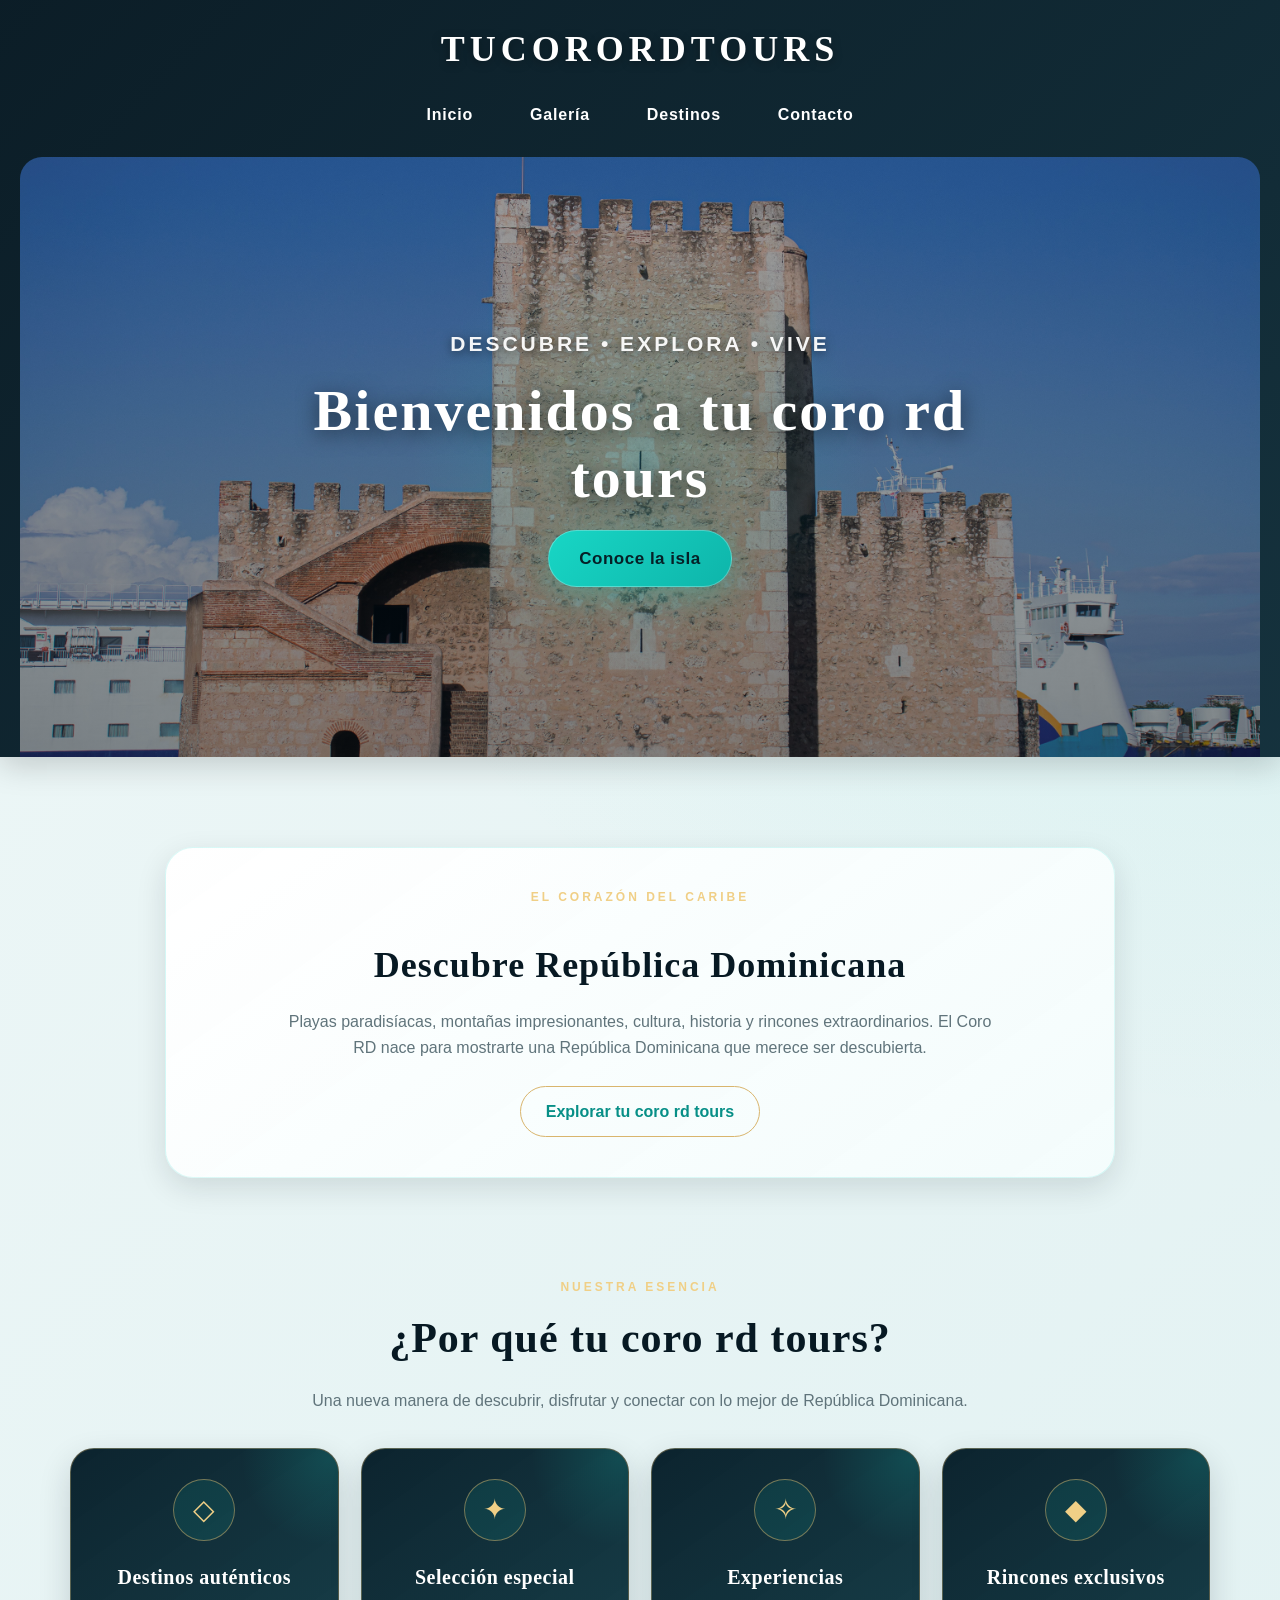
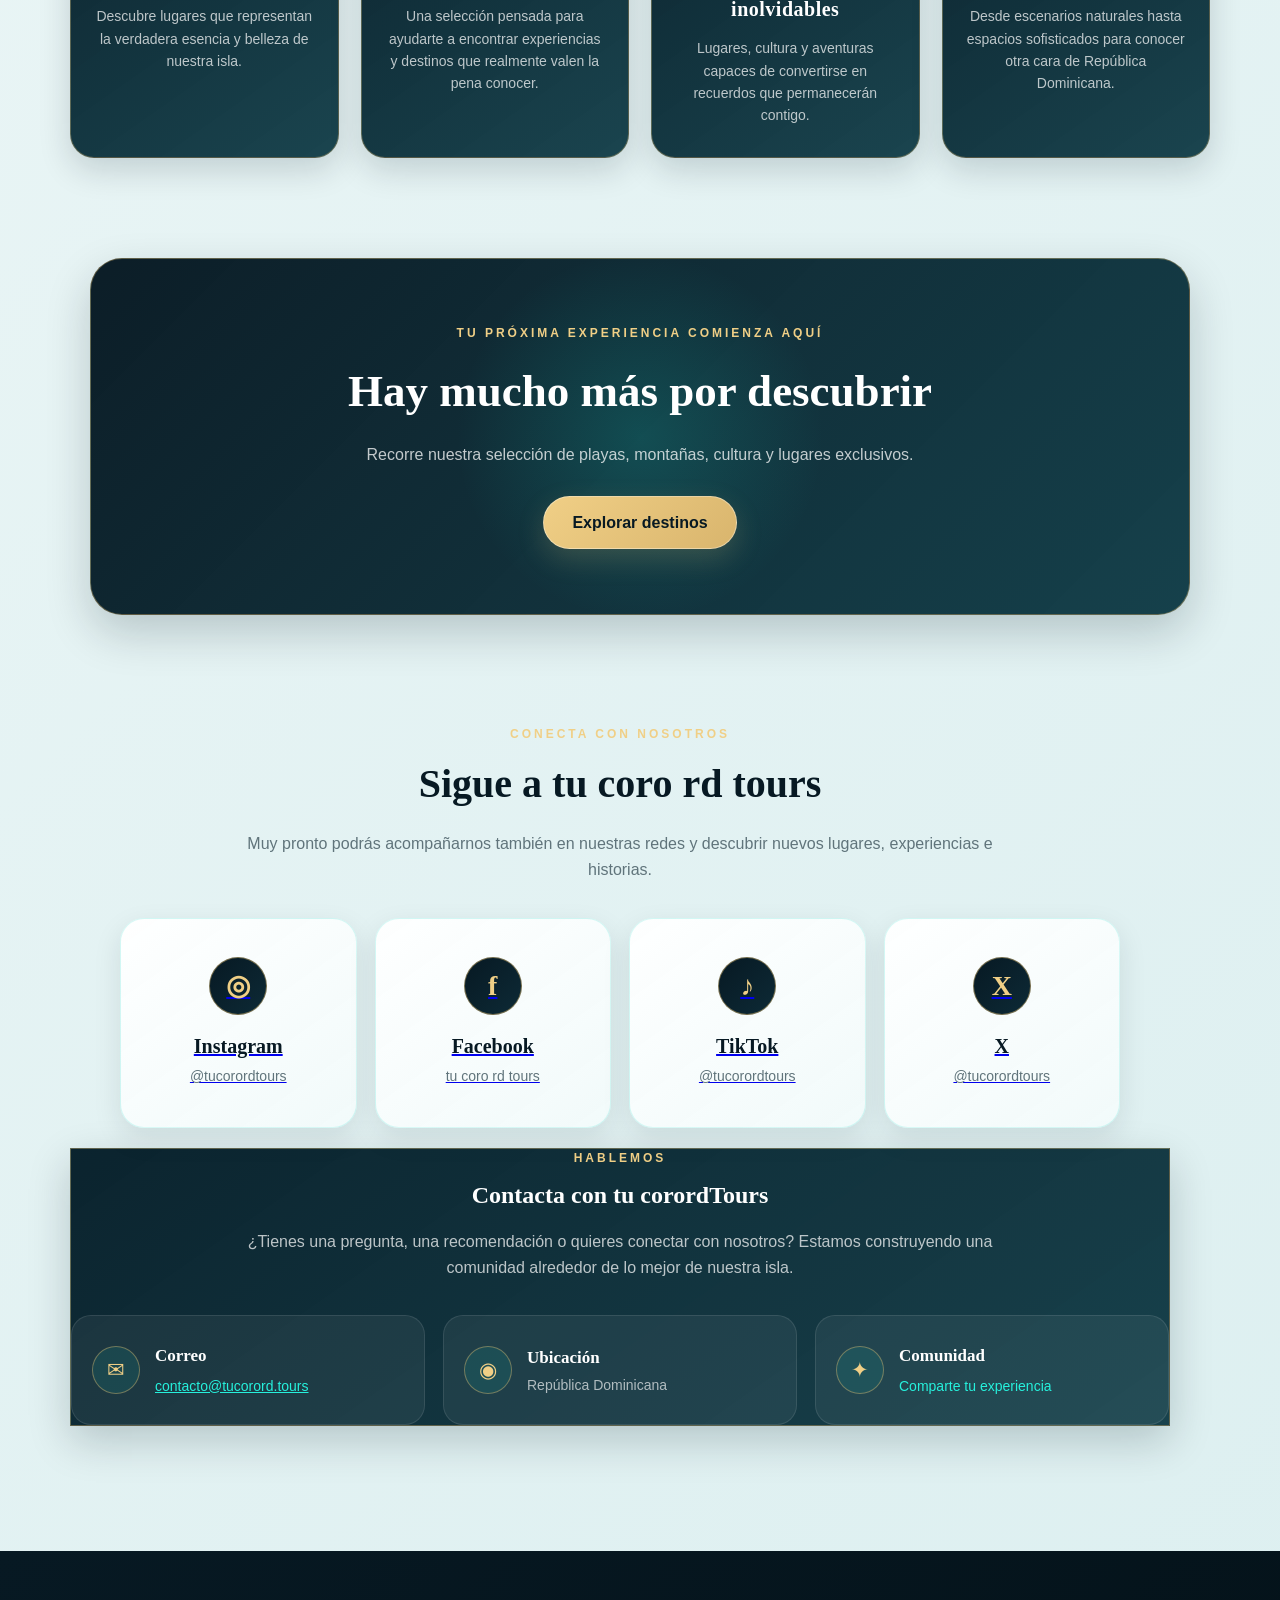
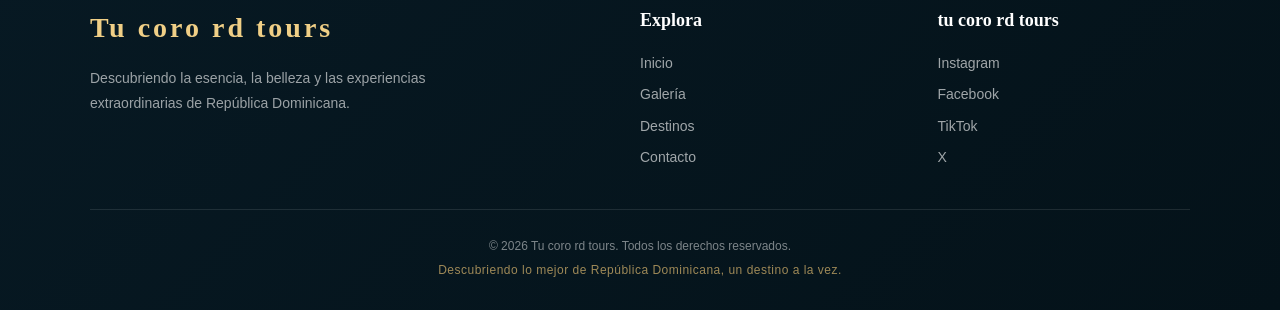
==== commit af1c3c31: "Actualización de Tu Coro RD Tours" ====
--- a/index.html
+++ b/index.html
@@ -11,10 +11,10 @@
 
     <meta
         name="description"
-        content="El Coro RD: descubre playas, montañas, cultura, experiencias y destinos extraordinarios de República Dominicana."
+        content="tucorordtours: descubre playas, montañas, cultura, experiencias y destinos extraordinarios de República Dominicana."
     >
 
-    <title>El Coro RD | Descubre República Dominicana</title>
+    <title>tu coro rd tours | Descubre República Dominicana</title>
 
     <link
         rel="stylesheet"
@@ -74,7 +74,7 @@
 
 
         <!-- ======================================
-             HERO / PORTADA PRINCIPAL
+             HERO / PORTADA PRINCIPAL 
              ====================================== -->
 
         <section class="hero">
@@ -86,7 +86,7 @@
                 </p>
 
                 <h2>
-                    Bienvenidos a Tu coro rd tours
+                    Bienvenidos a tu coro rd tours
                 </h2>
 
                 <a href="tucorordtours.html">
@@ -141,7 +141,7 @@
 
 
         <!-- ======================================
-             POR QUÉ tu coro rd tours
+             POR QUÉ tucorordtours
              ====================================== -->
 
         <section id="por-que">
@@ -480,8 +480,8 @@
                             Correo
                         </h3>
 
-                        <a href="mailto:contacto@tucorordtours.com">
-                            contacto@tucorordtours.com
+                        <a href="mailto:contacto@tucorord.tours">
+                            contacto@tucorord.tours
                         </a>
 
                     </div>
--- a/style.css
+++ b/style.css
@@ -3042,6 +3042,18 @@
 
 @media (max-width: 480px) {
 
+    html,
+    body {
+        width:
+            100%;
+
+        max-width:
+            100%;
+
+        overflow-x:
+            hidden;
+    }
+
     header {
         padding:
             18px 12px 0;
@@ -3065,8 +3077,11 @@
     }
 
     nav ul {
-        flex-direction:
-            row;
+        display:
+            grid;
+
+        grid-template-columns:
+            repeat(2, minmax(0, 1fr));
 
         gap:
             6px;
@@ -3075,17 +3090,46 @@
             center;
     }
 
+    nav li {
+        width:
+            100%;
+    }
+
     nav a {
+        display:
+            flex;
+
+        align-items:
+            center;
+
+        justify-content:
+            center;
+
+        font-size:
+            13px;
+
+        min-height:
+            38px;
+
+        padding:
+            7px 6px;
+
+        width:
+            100%;
+
+        line-height:
+            1.2;
+
+        text-align:
+            center;
+    }
+
+    header > p {
         font-size:
             14px;
 
-        padding:
-            7px 10px;
-    }
-
-    header > p {
-        font-size:
-            15px;
+        line-height:
+            1.45;
 
         padding-bottom:
             18px;
@@ -3096,42 +3140,54 @@
             16px 16px 0 0;
 
         min-height:
-            460px;
+            410px;
 
         padding:
-            60px 15px;
+            50px 14px;
+
+        background-position:
+            center center;
     }
 
     .hero_content {
         max-width:
             100%;
+
+        padding:
+            0 4px;
     }
 
     .hero_content h2 {
         font-size:
-            clamp(27px, 8vw, 30px);
+            clamp(26px, 8vw, 30px);
 
         letter-spacing:
             1px;
+
+        line-height:
+            1.15;
     }
 
     .hero_content p {
         font-size:
-            16px;
+            15px;
 
         line-height:
-            1.55;
+            1.5;
 
         margin-bottom:
-            28px;
+            26px;
     }
 
     .hero_content a {
         font-size:
-            16px;
+            15px;
+
+        min-height:
+            44px;
 
         padding:
-            12px 23px;
+            11px 20px;
 
         max-width:
             100%;
@@ -3147,19 +3203,54 @@
 
     main {
         padding:
-            30px 14px;
+            28px 12px;
+
+        width:
+            100%;
+
+        max-width:
+            100%;
+    }
+
+    main h2 {
+        line-height:
+            1.2;
+    }
+
+    .encabezado-seccion {
+        margin-bottom:
+            25px;
+    }
+
+    .encabezado-seccion h2 {
+        font-size:
+            27px;
+
+        line-height:
+            1.2;
+    }
+
+    .seccion-etiqueta {
+        font-size:
+            10px;
+
+        letter-spacing:
+            2px;
     }
 
     #presentacion,
     #redes,
     #contacto {
         padding:
-            28px 20px;
+            25px 16px;
 
         border-radius:
-            22px;
+            20px;
 
         width:
+            100%;
+
+        max-width:
             100%;
     }
 
@@ -3167,20 +3258,39 @@
     #redes h2,
     #contacto h2 {
         font-size:
-            28px;
+            27px;
 
         line-height:
             1.2;
     }
 
+    #presentacion > p:not(.seccion-etiqueta) {
+        font-size:
+            14px;
+
+        line-height:
+            1.55;
+    }
+
+    .boton-secundario {
+        font-size:
+            14px;
+
+        padding:
+            10px 18px;
+    }
+
     #por-que {
         margin:
-            55px auto;
+            50px auto;
     }
 
     .beneficios {
         grid-template-columns:
             1fr;
+
+        gap:
+            13px;
     }
 
     .beneficio-card {
@@ -3188,58 +3298,120 @@
             auto;
 
         padding:
-            28px 22px;
+            22px 17px;
+
+        border-radius:
+            18px;
+    }
+
+    .beneficio-icono {
+        width:
+            50px;
+
+        height:
+            50px;
+
+        font-size:
+            22px;
+
+        margin-bottom:
+            14px;
+    }
+
+    .beneficio-card h3 {
+        font-size:
+            18px;
+    }
+
+    .beneficio-card p {
+        font-size:
+            13.5px;
+
+        line-height:
+            1.5;
     }
 
     #experiencia {
         border-radius:
-            24px;
+            22px;
 
         margin:
-            55px auto;
+            50px auto;
 
         padding:
-            48px 20px;
+            42px 17px;
     }
 
     #experiencia::before {
         height:
-            300px;
+            280px;
 
         width:
-            300px;
-    }
+            280px;
+    }
+
+    .experiencia-contenido h2 {
+        font-size:
+            28px;
+    }
+
+    .experiencia-contenido p:not(.seccion-etiqueta) {
+        font-size:
+            14px;
+
+        line-height:
+            1.55;
+    }
+
+    .experiencia-contenido a {
+        font-size:
+            14px;
+
+        padding:
+            11px 19px;
+    }
+
+
+    /* ==============================
+       REDES EN CELULAR
+       ============================== */
 
     .redes-grid {
         grid-template-columns:
-            1fr 1fr;
+            repeat(2, minmax(0, 1fr));
 
         gap:
-            12px;
+            9px;
     }
 
     .red-social {
         min-height:
-            185px;
+            145px;
 
         padding:
-            20px 10px;
+            15px 7px;
+
+        border-radius:
+            16px;
     }
 
     .red-icono {
         font-size:
-            24px;
+            20px;
 
         height:
-            52px;
+            45px;
 
         width:
-            52px;
+            45px;
+
+        margin-bottom:
+            8px;
     }
 
     .red-nombre {
         font-size:
-            17px;
+            15px;
 
         overflow-wrap:
             anywhere;
@@ -3247,85 +3419,422 @@
 
     .red-usuario {
         font-size:
-            12px;
+            10.5px;
+
+        overflow-wrap:
+            anywhere;
     }
 
     .red-proximamente {
         font-size:
-            9px;
+            8px;
 
         padding:
             4px 7px;
-    }
+
+        margin-top:
+            8px;
+    }
+
+
+    /* ==============================
+       CONTACTO EN CELULAR
+       ============================== */
+
+    .contacto-grid {
+        grid-template-columns:
+            1fr;
+
+        gap:
+            10px;
+    }
+
+    .contacto-item {
+        min-height:
+            85px;
+
+        padding:
+            13px;
+
+        gap:
+            11px;
+
+        border-radius:
+            15px;
+    }
+
+    .contacto-icono {
+        height:
+            38px;
+
+        width:
+            38px;
+
+        font-size:
+            17px;
+    }
+
+    .contacto-item h3 {
+        font-size:
+            16px;
+    }
+
+    .contacto-item p,
+    .contacto-item a {
+        font-size:
+            12.5px;
+
+        line-height:
+            1.4;
+    }
+
+
+    /* ==============================
+       COMUNIDAD EN CELULAR
+       ============================== */
+
+    .boton-comunidad {
+        font-size:
+            13px;
+
+        max-width:
+            100%;
+
+        width:
+            auto;
+    }
+
+    .comunidad-formulario {
+        border-radius:
+            20px;
+
+        margin-top:
+            22px;
+
+        padding:
+            25px 14px;
+
+        width:
+            100%;
+
+        max-width:
+            100%;
+    }
+
+    .comunidad-formulario .encabezado-seccion {
+        margin-bottom:
+            25px;
+    }
+
+    .comunidad-formulario .encabezado-seccion h2 {
+        font-size:
+            25px;
+
+        line-height:
+            1.2;
+    }
+
+    #formulario-experiencia {
+        gap:
+            19px;
+    }
+
+    .campo-formulario label {
+        font-size:
+            13px;
+    }
+
+    .campo-formulario input[type="text"],
+    .campo-formulario textarea {
+        font-size:
+            14px;
+
+        padding:
+            11px 12px;
+
+        width:
+            100%;
+    }
+
+    .campo-formulario textarea {
+        min-height:
+            110px;
+    }
+
+    .campo-formulario input[type="file"] {
+        font-size:
+            12px;
+
+        padding:
+            10px;
+    }
+
+    .campo-formulario input[type="file"]::file-selector-button {
+        font-size:
+            12px;
+
+        margin-right:
+            7px;
+
+        padding:
+            8px 11px;
+    }
+
+    .campo-checkbox {
+        padding:
+            12px;
+
+        gap:
+            9px;
+    }
+
+    .campo-checkbox input[type="checkbox"] {
+        height:
+            17px;
+
+        width:
+            17px;
+    }
+
+    .campo-checkbox label {
+        font-size:
+            11.5px;
+
+        line-height:
+            1.45;
+    }
+
+    .acciones-comunidad {
+        align-items:
+            stretch;
+
+        flex-direction:
+            column;
+
+        gap:
+            9px;
+
+        width:
+            100%;
+    }
+
+    .boton-enviar-experiencia,
+    .boton-cerrar-comunidad {
+        min-width:
+            0;
+
+        width:
+            100%;
+
+        min-height:
+            44px;
+
+        font-size:
+            14px;
+    }
+
+
+    /* ==============================
+       GALERÍA GENERAL
+       UNA SOLA COLUMNA
+       ============================== */
+
+    #galeria {
+        width:
+            100%;
+
+        max-width:
+            100%;
+
+        padding:
+            0;
+    }
+
+    .imagenes {
+        display:
+            flex;
+
+        flex-direction:
+            column;
+
+        flex-wrap:
+            nowrap;
+
+        gap:
+            14px;
+
+        justify-content:
+            flex-start;
+
+        width:
+            100%;
+
+        margin-top:
+            15px;
+    }
+
+    .imagenes img {
+        display:
+            block;
+
+        width:
+            100%;
+
+        max-width:
+            100%;
+
+        height:
+            190px;
+
+        aspect-ratio:
+            16 / 10;
+
+        object-fit:
+            cover;
+
+        border-radius:
+            14px;
+
+        border-width:
+            2px;
+
+        margin:
+            0;
+    }
+
+
+    /* ==============================
+       DESTINOS
+       ============================== */
 
     #destinos {
         margin-top:
-            40px;
+            38px;
+
+        width:
+            100%;
     }
 
     #destinos > h2 {
         font-size:
-            29px;
+            28px;
 
         line-height:
             1.2;
     }
 
+    #destinos > p {
+        font-size:
+            14px;
+
+        line-height:
+            1.55;
+
+        margin-bottom:
+            25px;
+    }
+
     article:not(.beneficio-card) {
         border-radius:
-            24px;
+            20px;
 
         padding:
-            24px 18px;
+            20px 15px;
+
+        margin:
+            20px auto;
 
         width:
             100%;
+
+        max-width:
+            100%;
     }
 
     article:not(.beneficio-card) h3 {
         font-size:
+            19px;
+
+        line-height:
+            1.3;
+    }
+
+    article:not(.beneficio-card) h4 {
+        font-size:
             20px;
-    }
-
-    article:not(.beneficio-card) h4 {
-        font-size:
-            21px;
+
+        margin-bottom:
+            17px;
     }
 
     article:not(.beneficio-card) > p {
         font-size:
-            15px;
-    }
+            14px;
+
+        line-height:
+            1.5;
+    }
+
+
+    /* ==============================
+       BOTONES EN CELULAR
+       ============================== */
 
     button {
         font-size:
-            16px;
+            14px;
 
         min-height:
-            48px;
+            44px;
 
         padding:
-            12px 20px;
-
+            10px 16px;
+
+        max-width:
+            100%;
+
+        box-sizing:
+            border-box;
+    }
+
+    article:not(.beneficio-card) button {
         width:
             100%;
     }
 
-    .imagenes {
+
+    /* ==============================
+       GALERÍAS DE DESTINOS
+       UNA SOLA COLUMNA
+       ============================== */
+
+    #galeria-playa,
+    #galeria-montanas,
+    #galeria-cultura,
+    #galeria-lugares {
+        display:
+            flex;
+
+        flex-direction:
+            column;
+
+        flex-wrap:
+            nowrap;
+
         gap:
-            16px;
-    }
-
-    .imagenes img {
-        height:
-            auto;
-
-        max-width:
-            100%;
+            15px;
 
         width:
             100%;
-    }
+
+        margin-top:
+            20px;
+    }
+
+
+    /* ==============================
+       TARJETAS DE DESTINOS
+       ============================== */
 
     .destino-card,
     .playa-card {
@@ -3337,254 +3846,229 @@
 
         max-width:
             100%;
+
+        padding:
+            0;
+
+        border-radius:
+            17px;
+    }
+
+    .destino-card img,
+    .playa-card img {
+        display:
+            block;
+
+        height:
+            165px;
+
+        width:
+            100%;
+
+        max-width:
+            100%;
+
+        object-fit:
+            cover;
+
+        border-radius:
+            0;
+    }
+
+    .destino-card h5,
+    .playa-card h5 {
+        min-height:
+            48px;
+
+        font-size:
+            16px;
+
+        padding:
+            10px;
+    }
+
+
+    /* ==============================
+       FOOTER
+       ============================== */
+
+    footer {
+        padding:
+            40px 16px 20px;
+
+        margin-top:
+            50px;
+    }
+
+    .footer-contenido {
+        grid-template-columns:
+            1fr;
+
+        gap:
+            25px;
+
+        text-align:
+            center;
+    }
+
+    .footer-marca {
+        grid-column:
+            auto;
+    }
+
+    .footer-marca h2 {
+        font-size:
+            24px;
+
+        letter-spacing:
+            2px;
+    }
+
+    .footer-marca p {
+        font-size:
+            13px;
+
+        line-height:
+            1.65;
+
+        margin:
+            0 auto;
+    }
+
+    .footer-columna {
+        align-items:
+            center;
+    }
+
+    .footer-columna h3 {
+        font-size:
+            17px;
+    }
+
+    .footer-columna a,
+    .footer-columna span {
+        font-size:
+            13px;
+    }
+
+    .footer-final {
+        margin-top:
+            28px;
+
+        padding-top:
+            17px;
+    }
+
+    .footer-final p {
+        font-size:
+            11px;
+
+        line-height:
+            1.5;
+    }
+}
+
+
+/* ==================================================
+   PANTALLAS MUY PEQUEÑAS
+   ================================================== */
+
+@media (max-width: 360px) {
+
+    #titulo_principal {
+        font-size:
+            20px;
+
+        letter-spacing:
+            1px;
+    }
+
+    nav ul {
+        gap:
+            4px;
+    }
+
+    nav a {
+        font-size:
+            12px;
+
+        padding:
+            6px 5px;
+
+        min-height:
+            36px;
+    }
+
+    .hero {
+        min-height:
+            385px;
+
+        padding:
+            45px 10px;
+    }
+
+    .hero_content h2 {
+        font-size:
+            25px;
+    }
+
+    .hero_content p {
+        font-size:
+            14px;
+    }
+
+    .redes-grid {
+        grid-template-columns:
+            1fr;
+    }
+
+    .red-social {
+        min-height:
+            130px;
+    }
+
+    .red-icono {
+        width:
+            43px;
+
+        height:
+            43px;
+
+        font-size:
+            19px;
+    }
+
+    .imagenes img {
+        height:
+            165px;
     }
 
     .destino-card img,
     .playa-card img {
         height:
-            170px;
-
-        max-width:
-            100%;
-
-        width:
-            100%;
-
-        object-fit:
-            cover;
-    }
-
-    .destino-card h5,
-    .playa-card h5 {
-        min-height:
-            45px;
-
-        font-size:
-            16px;
-
-        padding:
-            9px;
-    }
-
-    .contacto-grid {
-        gap:
-            12px;
-    }
-
-    .contacto-item {
-        min-height:
-            95px;
-
-        padding:
-            16px;
-
-        gap:
-            12px;
-    }
-
-    .contacto-icono {
-        height:
-            42px;
-
-        width:
-            42px;
-    }
-
-    /* ==============================
-       COMUNIDAD EN CELULAR
-       ============================== */
-
-    .boton-comunidad {
-        font-size:
-            13px;
-
-        max-width:
-            100%;
-
-        width:
-            auto;
-    }
-
-    .comunidad-formulario {
-        border-radius:
-            22px;
-
-        margin-top:
-            25px;
-
-        padding:
-            30px 18px;
-    }
-
-    .comunidad-formulario .encabezado-seccion {
-        margin-bottom:
-            28px;
-    }
-
-    .comunidad-formulario .encabezado-seccion h2 {
-        font-size:
-            27px;
-    }
-
-    .campo-formulario input[type="text"],
-    .campo-formulario textarea {
-        font-size:
-            14px;
-
-        padding:
-            12px;
-    }
-
-    .campo-formulario textarea {
-        min-height:
-            110px;
-    }
-
-    .campo-checkbox {
-        padding:
-            13px;
-    }
-
-    .campo-checkbox label {
-        font-size:
-            12px;
-    }
-
-    .acciones-comunidad {
-        align-items:
-            stretch;
-
-        flex-direction:
-            column;
-
-        width:
-            100%;
-    }
-
-    .boton-enviar-experiencia,
-    .boton-cerrar-comunidad {
-        min-width:
-            0;
-
-        width:
-            100%;
-    }
-
-    .footer-contenido {
-        grid-template-columns:
-            1fr;
-
-        gap:
-            30px;
-
-        text-align:
-            center;
-    }
-
-    .footer-marca {
-        grid-column:
-            auto;
-    }
-
-    .footer-marca p {
-        margin:
-            0 auto;
-    }
-
-    .footer-columna {
-        align-items:
-            center;
-    }
-
-    footer {
-        padding:
-            45px 20px 22px;
-    }
-}
-
-
-/* ==================================================
-   PANTALLAS MUY PEQUEÑAS
-   ================================================== */
-
-@media (max-width: 360px) {
-
-    #titulo_principal {
-        font-size:
-            21px;
-
-        letter-spacing:
-            1.5px;
-    }
-
-    nav ul {
-        gap:
-            4px;
-    }
-
-    nav a {
-        font-size:
-            13px;
-
-        padding:
-            6px 8px;
-    }
-
-    .hero {
-        min-height:
-            430px;
-
-        padding:
-            50px 12px;
-    }
-
-    .hero_content h2 {
-        font-size:
-            27px;
-    }
-
-    .hero_content p {
-        font-size:
-            15px;
-    }
-
-    .redes-grid {
-        grid-template-columns:
-            1fr;
-    }
-
-    .red-social {
-        min-height:
-            170px;
-    }
-
-    button {
-        font-size:
-            15px;
-    }
-
-    .destino-card img,
-    .playa-card img {
-        height:
-            155px;
+            150px;
     }
 
     .comunidad-formulario {
         padding:
-            26px 14px;
+            23px 12px;
     }
 
     .comunidad-formulario .encabezado-seccion h2 {
         font-size:
-            24px;
+            23px;
+    }
+
+    button {
+        font-size:
+            14px;
     }
 }
 
 
 /* ==================================================
    DISPOSITIVOS TÁCTILES
-   Evita que efectos hover causen movimientos
-   incómodos en celulares.
+   Evita movimientos incómodos por hover
    ================================================== */
 
 @media (hover: none) and (pointer: coarse) {
